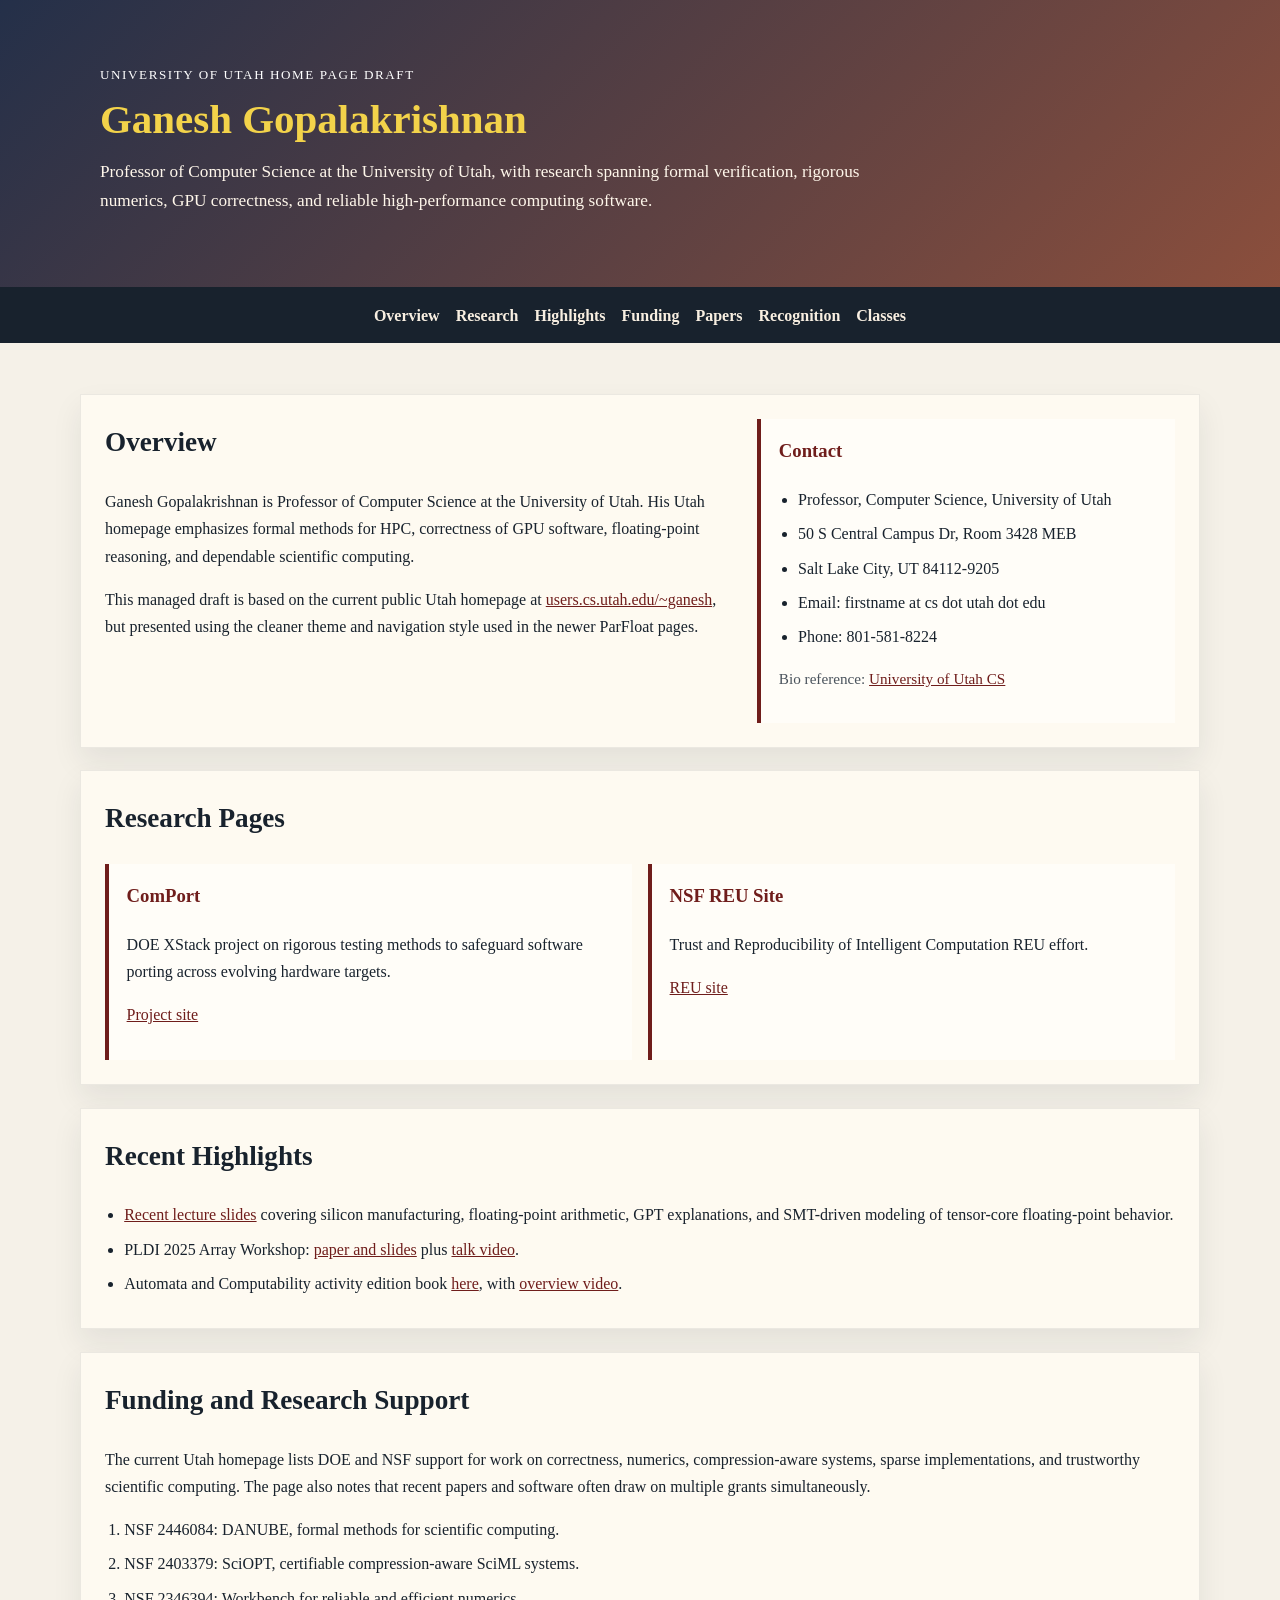
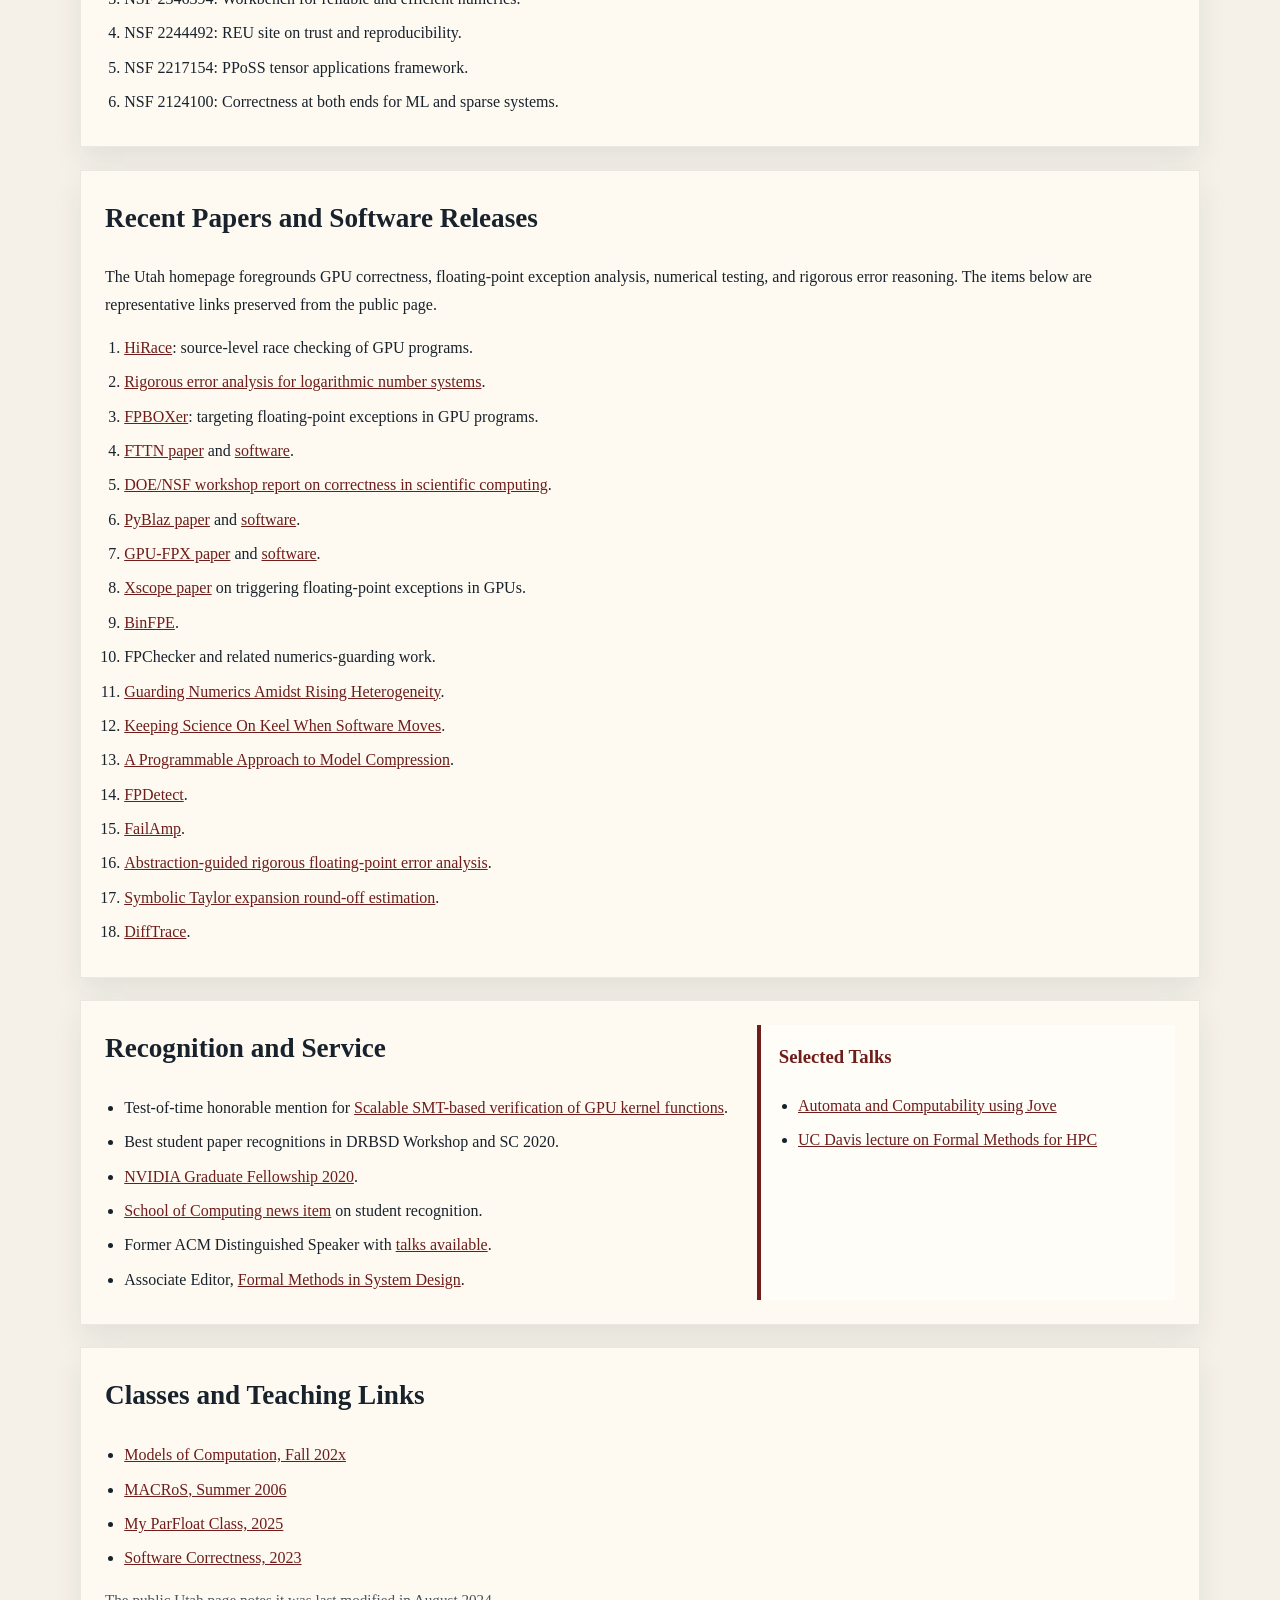
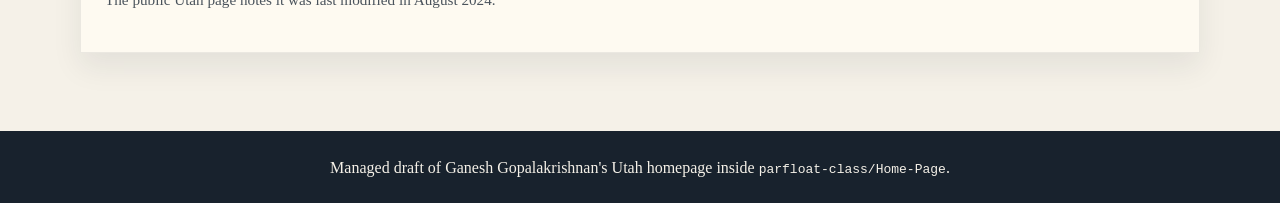
==== index.html @ 3895863c "Initial managed Utah homepage draft via Codex" ====
<!DOCTYPE html>
<html lang="en">
<head>
  <meta charset="UTF-8">
  <meta name="viewport" content="width=device-width, initial-scale=1.0">
  <meta name="description" content="Managed draft of Ganesh Gopalakrishnan's University of Utah homepage.">
  <title>Ganesh Gopalakrishnan | University of Utah</title>
  <link rel="stylesheet" href="style.css">
</head>
<body>
  <header class="hero">
    <div class="hero-inner">
      <p class="eyebrow">University of Utah Home Page Draft</p>
      <h1>Ganesh Gopalakrishnan</h1>
      <p class="lede">
        Professor of Computer Science at the University of Utah, with research
        spanning formal verification, rigorous numerics, GPU correctness, and
        reliable high-performance computing software.
      </p>
    </div>
  </header>

  <nav class="topnav">
    <a href="#overview">Overview</a>
    <a href="#research">Research</a>
    <a href="#highlights">Highlights</a>
    <a href="#funding">Funding</a>
    <a href="#papers">Papers</a>
    <a href="#recognition">Recognition</a>
    <a href="#classes">Classes</a>
  </nav>

  <main>
    <section id="overview" class="panel split">
      <div>
        <h2>Overview</h2>
        <p>
          Ganesh Gopalakrishnan is Professor of Computer Science at the
          University of Utah. His Utah homepage emphasizes formal methods for
          HPC, correctness of GPU software, floating-point reasoning, and
          dependable scientific computing.
        </p>
        <p>
          This managed draft is based on the current public Utah homepage at
          <a href="https://users.cs.utah.edu/~ganesh/">users.cs.utah.edu/~ganesh</a>,
          but presented using the cleaner theme and navigation style used in the
          newer ParFloat pages.
        </p>
      </div>
      <div class="card">
        <h3>Contact</h3>
        <ul class="contact-list">
          <li>Professor, Computer Science, University of Utah</li>
          <li>50 S Central Campus Dr, Room 3428 MEB</li>
          <li>Salt Lake City, UT 84112-9205</li>
          <li>Email: firstname at cs dot utah dot edu</li>
          <li>Phone: 801-581-8224</li>
        </ul>
        <p class="timeline-note">
          Bio reference:
          <a href="https://www.cs.utah.edu">University of Utah CS</a>
        </p>
      </div>
    </section>

    <section id="research" class="panel">
      <h2>Research Pages</h2>
      <div class="cards">
        <div class="card">
          <h3>ComPort</h3>
          <p>
            DOE XStack project on rigorous testing methods to safeguard software
            porting across evolving hardware targets.
          </p>
          <p><a href="https://sites.google.com">Project site</a></p>
        </div>
        <div class="card">
          <h3>NSF REU Site</h3>
          <p>
            Trust and Reproducibility of Intelligent Computation REU effort.
          </p>
          <p><a href="https://treu.cs.utah.edu">REU site</a></p>
        </div>
      </div>
    </section>

    <section id="highlights" class="panel">
      <h2>Recent Highlights</h2>
      <ul class="compact-list">
        <li><a href="https://drive.google.com">Recent lecture slides</a> covering silicon manufacturing, floating-point arithmetic, GPT explanations, and SMT-driven modeling of tensor-core floating-point behavior.</li>
        <li>PLDI 2025 Array Workshop: <a href="https://github.com">paper and slides</a> plus <a href="https://www.youtube.com">talk video</a>.</li>
        <li>Automata and Computability activity edition book <a href="https://bit.ly">here</a>, with <a href="https://youtu.be">overview video</a>.</li>
      </ul>
    </section>

    <section id="funding" class="panel">
      <h2>Funding and Research Support</h2>
      <p>
        The current Utah homepage lists DOE and NSF support for work on
        correctness, numerics, compression-aware systems, sparse implementations,
        and trustworthy scientific computing. The page also notes that recent
        papers and software often draw on multiple grants simultaneously.
      </p>
      <ol class="numbered-list">
        <li>NSF 2446084: DANUBE, formal methods for scientific computing.</li>
        <li>NSF 2403379: SciOPT, certifiable compression-aware SciML systems.</li>
        <li>NSF 2346394: Workbench for reliable and efficient numerics.</li>
        <li>NSF 2244492: REU site on trust and reproducibility.</li>
        <li>NSF 2217154: PPoSS tensor applications framework.</li>
        <li>NSF 2124100: Correctness at both ends for ML and sparse systems.</li>
      </ol>
    </section>

    <section id="papers" class="panel">
      <h2>Recent Papers and Software Releases</h2>
      <p>
        The Utah homepage foregrounds GPU correctness, floating-point exception
        analysis, numerical testing, and rigorous error reasoning. The items
        below are representative links preserved from the public page.
      </p>
      <ol class="numbered-list">
        <li><a href="https://arxiv.org">HiRace</a>: source-level race checking of GPU programs.</li>
        <li><a href="https://arxiv.org">Rigorous error analysis for logarithmic number systems</a>.</li>
        <li><a href="https://dl.acm.org">FPBOXer</a>: targeting floating-point exceptions in GPU programs.</li>
        <li><a href="https://arxiv.org">FTTN paper</a> and <a href="https://zenodo.org">software</a>.</li>
        <li><a href="https://arxiv.org">DOE/NSF workshop report on correctness in scientific computing</a>.</li>
        <li><a href="https://dl.acm.org">PyBlaz paper</a> and <a href="https://github.com">software</a>.</li>
        <li><a href="https://dl.acm.org">GPU-FPX paper</a> and <a href="https://github.com">software</a>.</li>
        <li><a href="https://ieeexplore.ieee.org">Xscope paper</a> on triggering floating-point exceptions in GPUs.</li>
        <li><a href="https://www.conference-publishing.com">BinFPE</a>.</li>
        <li>FPChecker and related numerics-guarding work.</li>
        <li><a href="https://ieeexplore.ieee.org">Guarding Numerics Amidst Rising Heterogeneity</a>.</li>
        <li><a href="https://cacm.acm.org">Keeping Science On Keel When Software Moves</a>.</li>
        <li><a href="https://arxiv.org">A Programmable Approach to Model Compression</a>.</li>
        <li><a href="https://dl.acm.org">FPDetect</a>.</li>
        <li><a href="https://doi.org">FailAmp</a>.</li>
        <li><a href="https://dl.acm.org">Abstraction-guided rigorous floating-point error analysis</a>.</li>
        <li><a href="https://dl.acm.org">Symbolic Taylor expansion round-off estimation</a>.</li>
        <li><a href="https://clustercomp.org">DiffTrace</a>.</li>
      </ol>
    </section>

    <section id="recognition" class="panel split">
      <div>
        <h2>Recognition and Service</h2>
        <ul class="compact-list">
          <li>Test-of-time honorable mention for <a href="https://dl.acm.org">Scalable SMT-based verification of GPU kernel functions</a>.</li>
          <li>Best student paper recognitions in DRBSD Workshop and SC 2020.</li>
          <li><a href="https://www.hpcwire.com">NVIDIA Graduate Fellowship 2020</a>.</li>
          <li><a href="https://www.cs.utah.edu">School of Computing news item</a> on student recognition.</li>
          <li>Former ACM Distinguished Speaker with <a href="https://speakers.acm.org">talks available</a>.</li>
          <li>Associate Editor, <a href="https://www.springer.com">Formal Methods in System Design</a>.</li>
        </ul>
      </div>
      <div class="card">
        <h3>Selected Talks</h3>
        <ul class="compact-list">
          <li><a href="https://video.byui.edu">Automata and Computability using Jove</a></li>
          <li><a href="https://ucdavis.app.box.com">UC Davis lecture on Formal Methods for HPC</a></li>
        </ul>
      </div>
    </section>

    <section id="classes" class="panel">
      <h2>Classes and Teaching Links</h2>
      <ul class="compact-list">
        <li><a href="https://github.com">Models of Computation, Fall 202x</a></li>
        <li><a href="https://www.cs.utah.edu">MACRoS, Summer 2006</a></li>
        <li><a href="https://parfloat.github.io">My ParFloat Class, 2025</a></li>
        <li><a href="https://sites.google.com">Software Correctness, 2023</a></li>
      </ul>
      <p class="timeline-note">
        The public Utah page notes it was last modified in August 2024.
      </p>
    </section>
  </main>

  <footer>
    <p>Managed draft of Ganesh Gopalakrishnan's Utah homepage inside <code>parfloat-class/Home-Page</code>.</p>
  </footer>
</body>
</html>
---- style.css ----
body {
    margin: 0;
    font-family: Georgia, "Times New Roman", serif;
    color: #18222d;
    background: #f5f1e8;
    line-height: 1.7;
}

a {
    color: #6f1d1b;
}

a:hover {
    color: #9c2f2a;
}

.hero {
    background: linear-gradient(135deg, rgba(20, 33, 61, 0.93), rgba(122, 52, 32, 0.86));
    color: #fff7eb;
    padding: 4rem 1.5rem 3.4rem;
}

.hero-inner {
    max-width: 1080px;
    margin: 0 auto;
}

.eyebrow {
    margin: 0 0 0.8rem;
    color: #ffffff;
    text-transform: uppercase;
    letter-spacing: 0.12em;
    font-size: 0.82rem;
}

.hero h1 {
    margin: 0;
    color: #f3d34a;
    font-size: clamp(1.8rem, 3.2vw, 3rem);
    line-height: 1.02;
}

.lede {
    max-width: 48rem;
    margin-top: 1rem;
    font-size: 1.08rem;
}

.topnav {
    display: flex;
    gap: 1rem;
    flex-wrap: wrap;
    justify-content: center;
    padding: 0.9rem 1.2rem;
    background: #18222d;
}

.topnav a {
    color: #f8efe1;
    text-decoration: none;
    font-weight: 600;
}

main {
    max-width: 1120px;
    margin: 0 auto;
    padding: 1.8rem 1.2rem 3.5rem;
}

.panel {
    margin: 1.4rem 0;
    padding: 1.5rem;
    background: rgba(255, 251, 243, 0.93);
    border: 1px solid rgba(24, 34, 45, 0.08);
    box-shadow: 0 14px 28px rgba(24, 34, 45, 0.08);
}

.panel h2 {
    margin-top: 0;
    color: #18222d;
    font-size: 1.7rem;
}

.split {
    display: grid;
    grid-template-columns: 1.2fr 0.8fr;
    gap: 1.6rem;
}

.cards {
    display: grid;
    grid-template-columns: repeat(2, minmax(0, 1fr));
    gap: 1rem;
}

.card {
    padding: 1rem 1.1rem;
    background: #fffdf8;
    border-left: 4px solid #6f1d1b;
}

.card h3 {
    margin-top: 0;
    color: #6f1d1b;
}

.compact-list,
.numbered-list {
    margin: 0;
    padding-left: 1.2rem;
}

.compact-list li,
.numbered-list li {
    margin-bottom: 0.45rem;
}

.contact-list {
    margin: 0;
    padding-left: 1.2rem;
}

.contact-list li {
    margin-bottom: 0.45rem;
}

.timeline-note {
    font-size: 0.95rem;
    color: #4a535c;
}

footer {
    padding: 1.4rem;
    background: #18222d;
    color: #f5f1e8;
    text-align: center;
}

footer p {
    margin: 0;
}

@media (max-width: 860px) {
    .split,
    .cards {
        grid-template-columns: 1fr;
    }
}
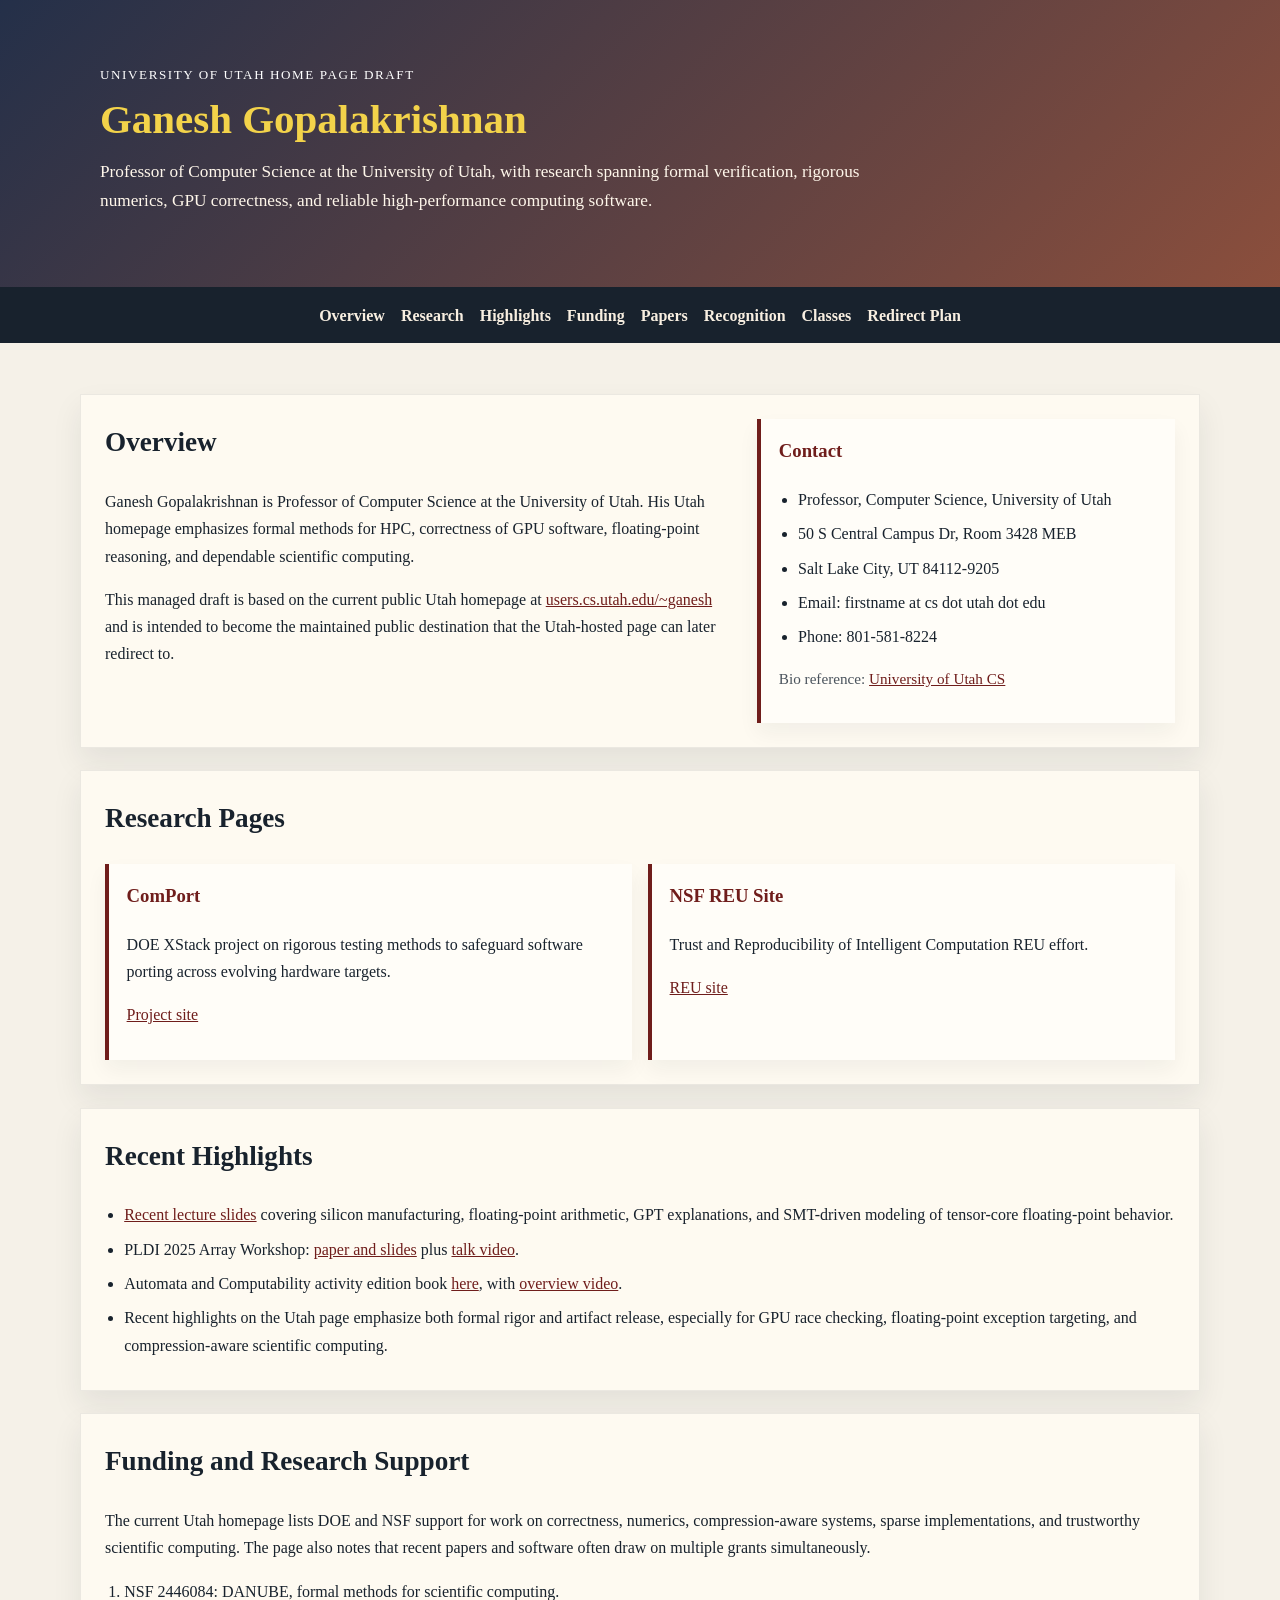
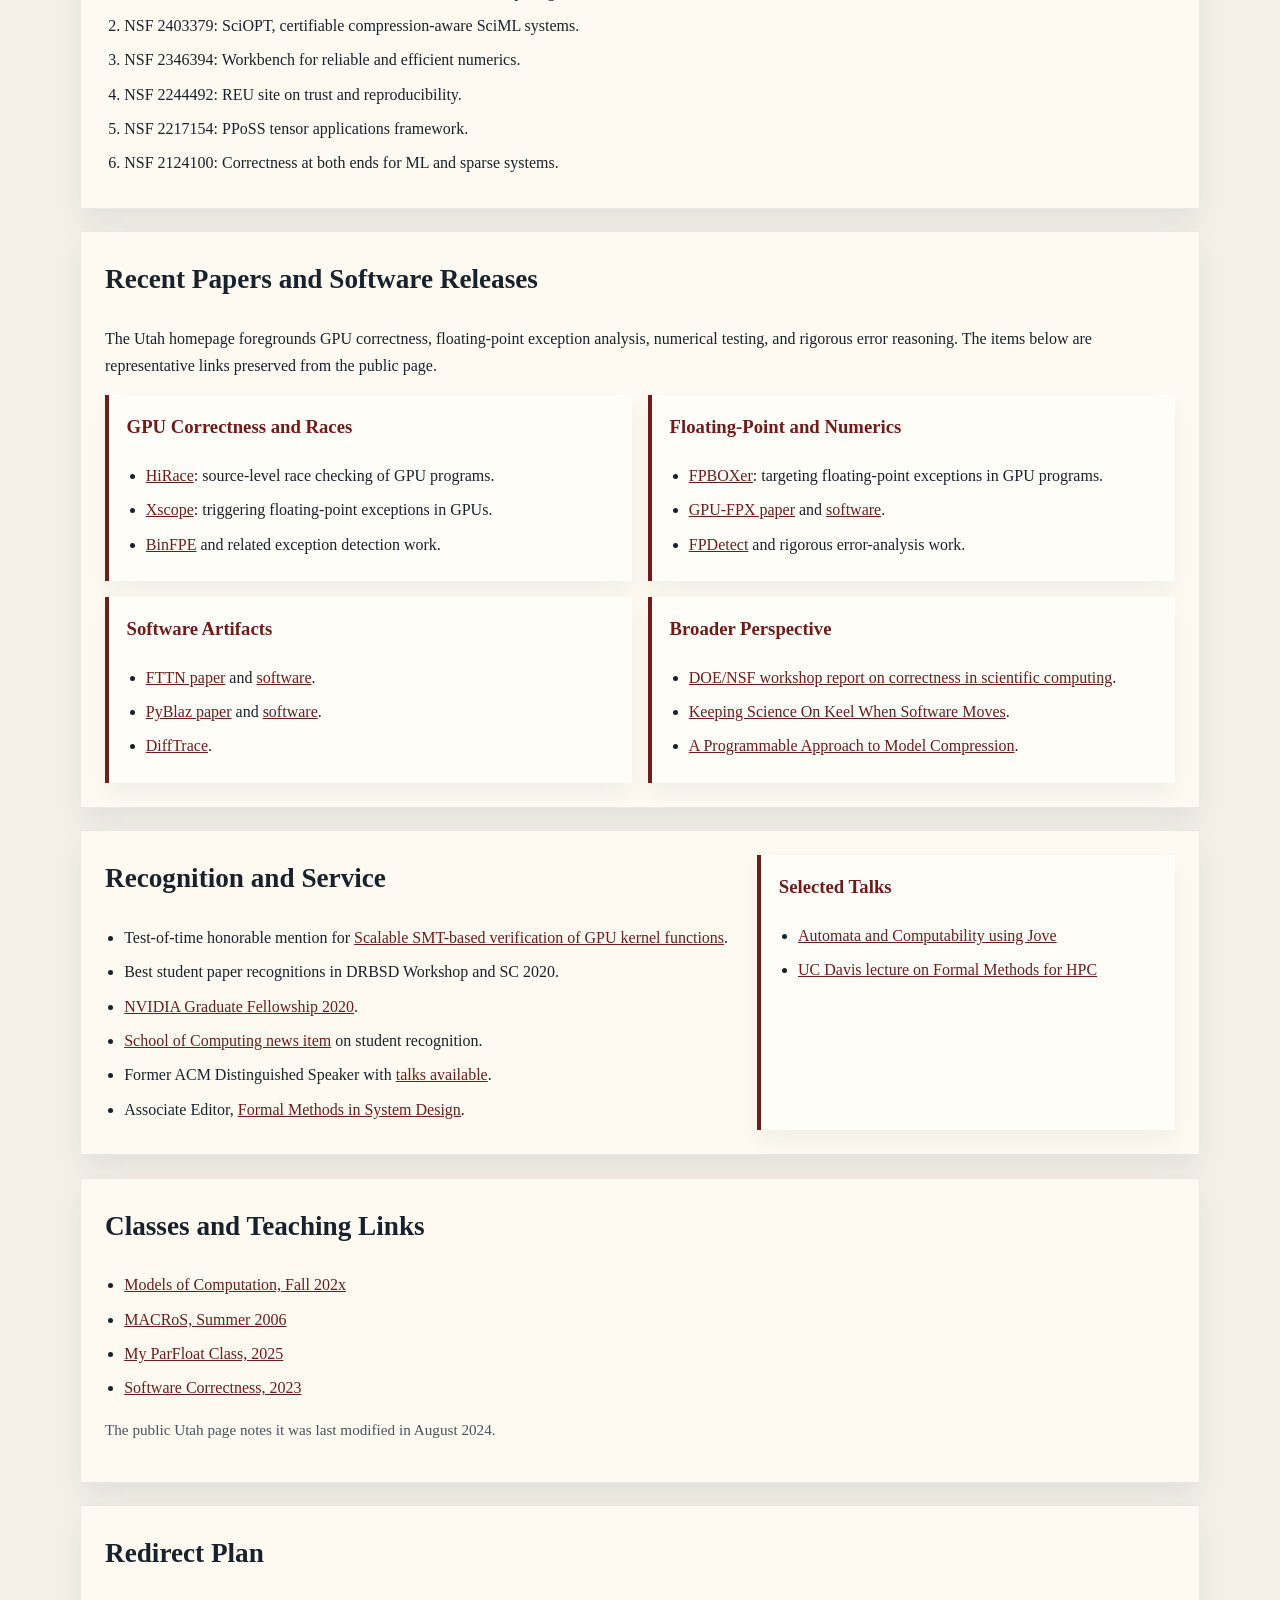
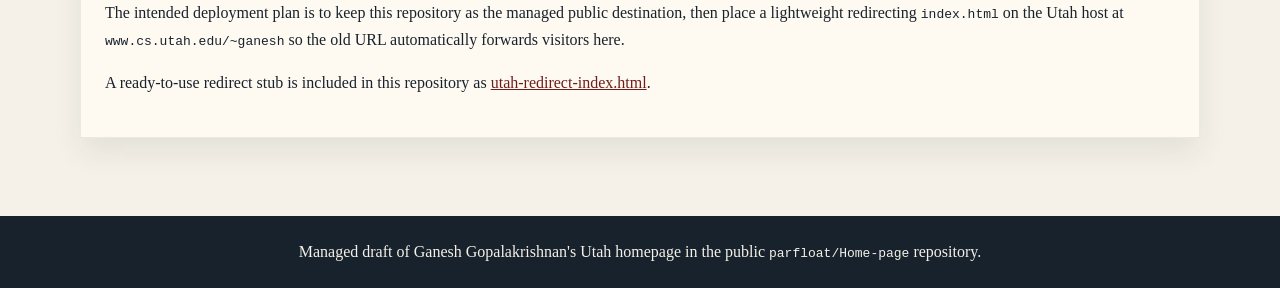
==== commit 3870fa8f: "Refine homepage styling and add Utah redirect stub via Codex" ====
--- a/index.html
+++ b/index.html
@@ -28,6 +28,7 @@
     <a href="#papers">Papers</a>
     <a href="#recognition">Recognition</a>
     <a href="#classes">Classes</a>
+    <a href="#redirect">Redirect Plan</a>
   </nav>
 
   <main>
@@ -42,9 +43,9 @@
         </p>
         <p>
           This managed draft is based on the current public Utah homepage at
-          <a href="https://users.cs.utah.edu/~ganesh/">users.cs.utah.edu/~ganesh</a>,
-          but presented using the cleaner theme and navigation style used in the
-          newer ParFloat pages.
+          <a href="https://users.cs.utah.edu/~ganesh/">users.cs.utah.edu/~ganesh</a>
+          and is intended to become the maintained public destination that the
+          Utah-hosted page can later redirect to.
         </p>
       </div>
       <div class="card">
@@ -63,7 +64,7 @@
       </div>
     </section>
 
-    <section id="research" class="panel">
+    <section id="research" class="panel alt">
       <h2>Research Pages</h2>
       <div class="cards">
         <div class="card">
@@ -84,16 +85,17 @@
       </div>
     </section>
 
-    <section id="highlights" class="panel">
+    <section id="highlights" class="panel alt">
       <h2>Recent Highlights</h2>
       <ul class="compact-list">
         <li><a href="https://drive.google.com">Recent lecture slides</a> covering silicon manufacturing, floating-point arithmetic, GPT explanations, and SMT-driven modeling of tensor-core floating-point behavior.</li>
         <li>PLDI 2025 Array Workshop: <a href="https://github.com">paper and slides</a> plus <a href="https://www.youtube.com">talk video</a>.</li>
         <li>Automata and Computability activity edition book <a href="https://bit.ly">here</a>, with <a href="https://youtu.be">overview video</a>.</li>
+        <li>Recent highlights on the Utah page emphasize both formal rigor and artifact release, especially for GPU race checking, floating-point exception targeting, and compression-aware scientific computing.</li>
       </ul>
     </section>
 
-    <section id="funding" class="panel">
+    <section id="funding" class="panel alt">
       <h2>Funding and Research Support</h2>
       <p>
         The current Utah homepage lists DOE and NSF support for work on
@@ -111,33 +113,47 @@
       </ol>
     </section>
 
-    <section id="papers" class="panel">
+    <section id="papers" class="panel alt">
       <h2>Recent Papers and Software Releases</h2>
       <p>
         The Utah homepage foregrounds GPU correctness, floating-point exception
         analysis, numerical testing, and rigorous error reasoning. The items
         below are representative links preserved from the public page.
       </p>
-      <ol class="numbered-list">
-        <li><a href="https://arxiv.org">HiRace</a>: source-level race checking of GPU programs.</li>
-        <li><a href="https://arxiv.org">Rigorous error analysis for logarithmic number systems</a>.</li>
-        <li><a href="https://dl.acm.org">FPBOXer</a>: targeting floating-point exceptions in GPU programs.</li>
-        <li><a href="https://arxiv.org">FTTN paper</a> and <a href="https://zenodo.org">software</a>.</li>
-        <li><a href="https://arxiv.org">DOE/NSF workshop report on correctness in scientific computing</a>.</li>
-        <li><a href="https://dl.acm.org">PyBlaz paper</a> and <a href="https://github.com">software</a>.</li>
-        <li><a href="https://dl.acm.org">GPU-FPX paper</a> and <a href="https://github.com">software</a>.</li>
-        <li><a href="https://ieeexplore.ieee.org">Xscope paper</a> on triggering floating-point exceptions in GPUs.</li>
-        <li><a href="https://www.conference-publishing.com">BinFPE</a>.</li>
-        <li>FPChecker and related numerics-guarding work.</li>
-        <li><a href="https://ieeexplore.ieee.org">Guarding Numerics Amidst Rising Heterogeneity</a>.</li>
-        <li><a href="https://cacm.acm.org">Keeping Science On Keel When Software Moves</a>.</li>
-        <li><a href="https://arxiv.org">A Programmable Approach to Model Compression</a>.</li>
-        <li><a href="https://dl.acm.org">FPDetect</a>.</li>
-        <li><a href="https://doi.org">FailAmp</a>.</li>
-        <li><a href="https://dl.acm.org">Abstraction-guided rigorous floating-point error analysis</a>.</li>
-        <li><a href="https://dl.acm.org">Symbolic Taylor expansion round-off estimation</a>.</li>
-        <li><a href="https://clustercomp.org">DiffTrace</a>.</li>
-      </ol>
+      <div class="cards">
+        <div class="card">
+          <h3>GPU Correctness and Races</h3>
+          <ul class="compact-list">
+            <li><a href="https://arxiv.org">HiRace</a>: source-level race checking of GPU programs.</li>
+            <li><a href="https://ieeexplore.ieee.org">Xscope</a>: triggering floating-point exceptions in GPUs.</li>
+            <li><a href="https://www.conference-publishing.com">BinFPE</a> and related exception detection work.</li>
+          </ul>
+        </div>
+        <div class="card">
+          <h3>Floating-Point and Numerics</h3>
+          <ul class="compact-list">
+            <li><a href="https://dl.acm.org">FPBOXer</a>: targeting floating-point exceptions in GPU programs.</li>
+            <li><a href="https://dl.acm.org">GPU-FPX paper</a> and <a href="https://github.com">software</a>.</li>
+            <li><a href="https://dl.acm.org">FPDetect</a> and rigorous error-analysis work.</li>
+          </ul>
+        </div>
+        <div class="card">
+          <h3>Software Artifacts</h3>
+          <ul class="compact-list">
+            <li><a href="https://arxiv.org">FTTN paper</a> and <a href="https://zenodo.org">software</a>.</li>
+            <li><a href="https://dl.acm.org">PyBlaz paper</a> and <a href="https://github.com">software</a>.</li>
+            <li><a href="https://clustercomp.org">DiffTrace</a>.</li>
+          </ul>
+        </div>
+        <div class="card">
+          <h3>Broader Perspective</h3>
+          <ul class="compact-list">
+            <li><a href="https://arxiv.org">DOE/NSF workshop report on correctness in scientific computing</a>.</li>
+            <li><a href="https://cacm.acm.org">Keeping Science On Keel When Software Moves</a>.</li>
+            <li><a href="https://arxiv.org">A Programmable Approach to Model Compression</a>.</li>
+          </ul>
+        </div>
+      </div>
     </section>
 
     <section id="recognition" class="panel split">
@@ -173,10 +189,24 @@
         The public Utah page notes it was last modified in August 2024.
       </p>
     </section>
+
+    <section id="redirect" class="panel alt">
+      <h2>Redirect Plan</h2>
+      <p>
+        The intended deployment plan is to keep this repository as the managed
+        public destination, then place a lightweight redirecting
+        <code>index.html</code> on the Utah host at <code>www.cs.utah.edu/~ganesh</code>
+        so the old URL automatically forwards visitors here.
+      </p>
+      <p>
+        A ready-to-use redirect stub is included in this repository as
+        <a href="utah-redirect-index.html">utah-redirect-index.html</a>.
+      </p>
+    </section>
   </main>
 
   <footer>
-    <p>Managed draft of Ganesh Gopalakrishnan's Utah homepage inside <code>parfloat-class/Home-Page</code>.</p>
+    <p>Managed draft of Ganesh Gopalakrishnan's Utah homepage in the public <code>parfloat/Home-page</code> repository.</p>
   </footer>
 </body>
 </html>
--- a/style.css
+++ b/style.css
@@ -75,6 +75,10 @@
     box-shadow: 0 14px 28px rgba(24, 34, 45, 0.08);
 }
 
+.panel.alt {
+    display: block;
+}
+
 .panel h2 {
     margin-top: 0;
     color: #18222d;
@@ -97,6 +101,7 @@
     padding: 1rem 1.1rem;
     background: #fffdf8;
     border-left: 4px solid #6f1d1b;
+    box-shadow: 0 10px 20px rgba(24, 34, 45, 0.05);
 }
 
 .card h3 {
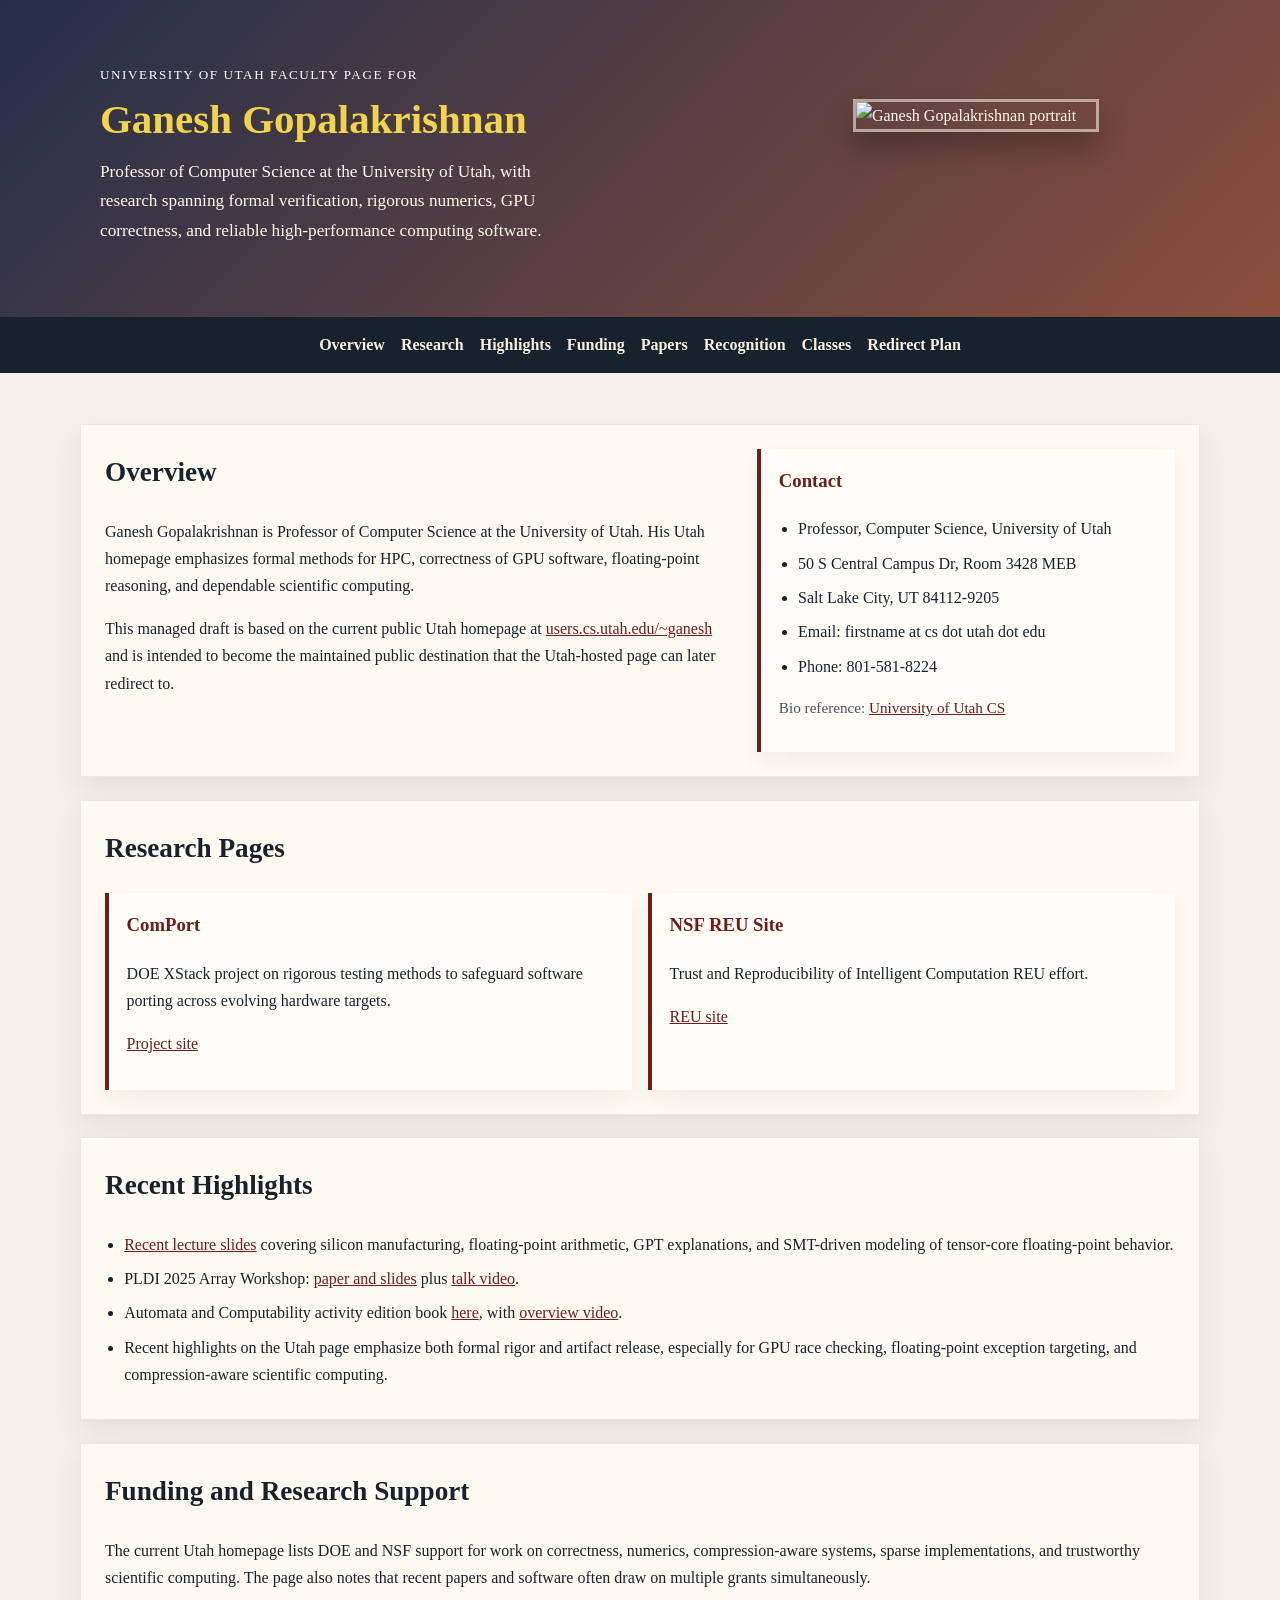
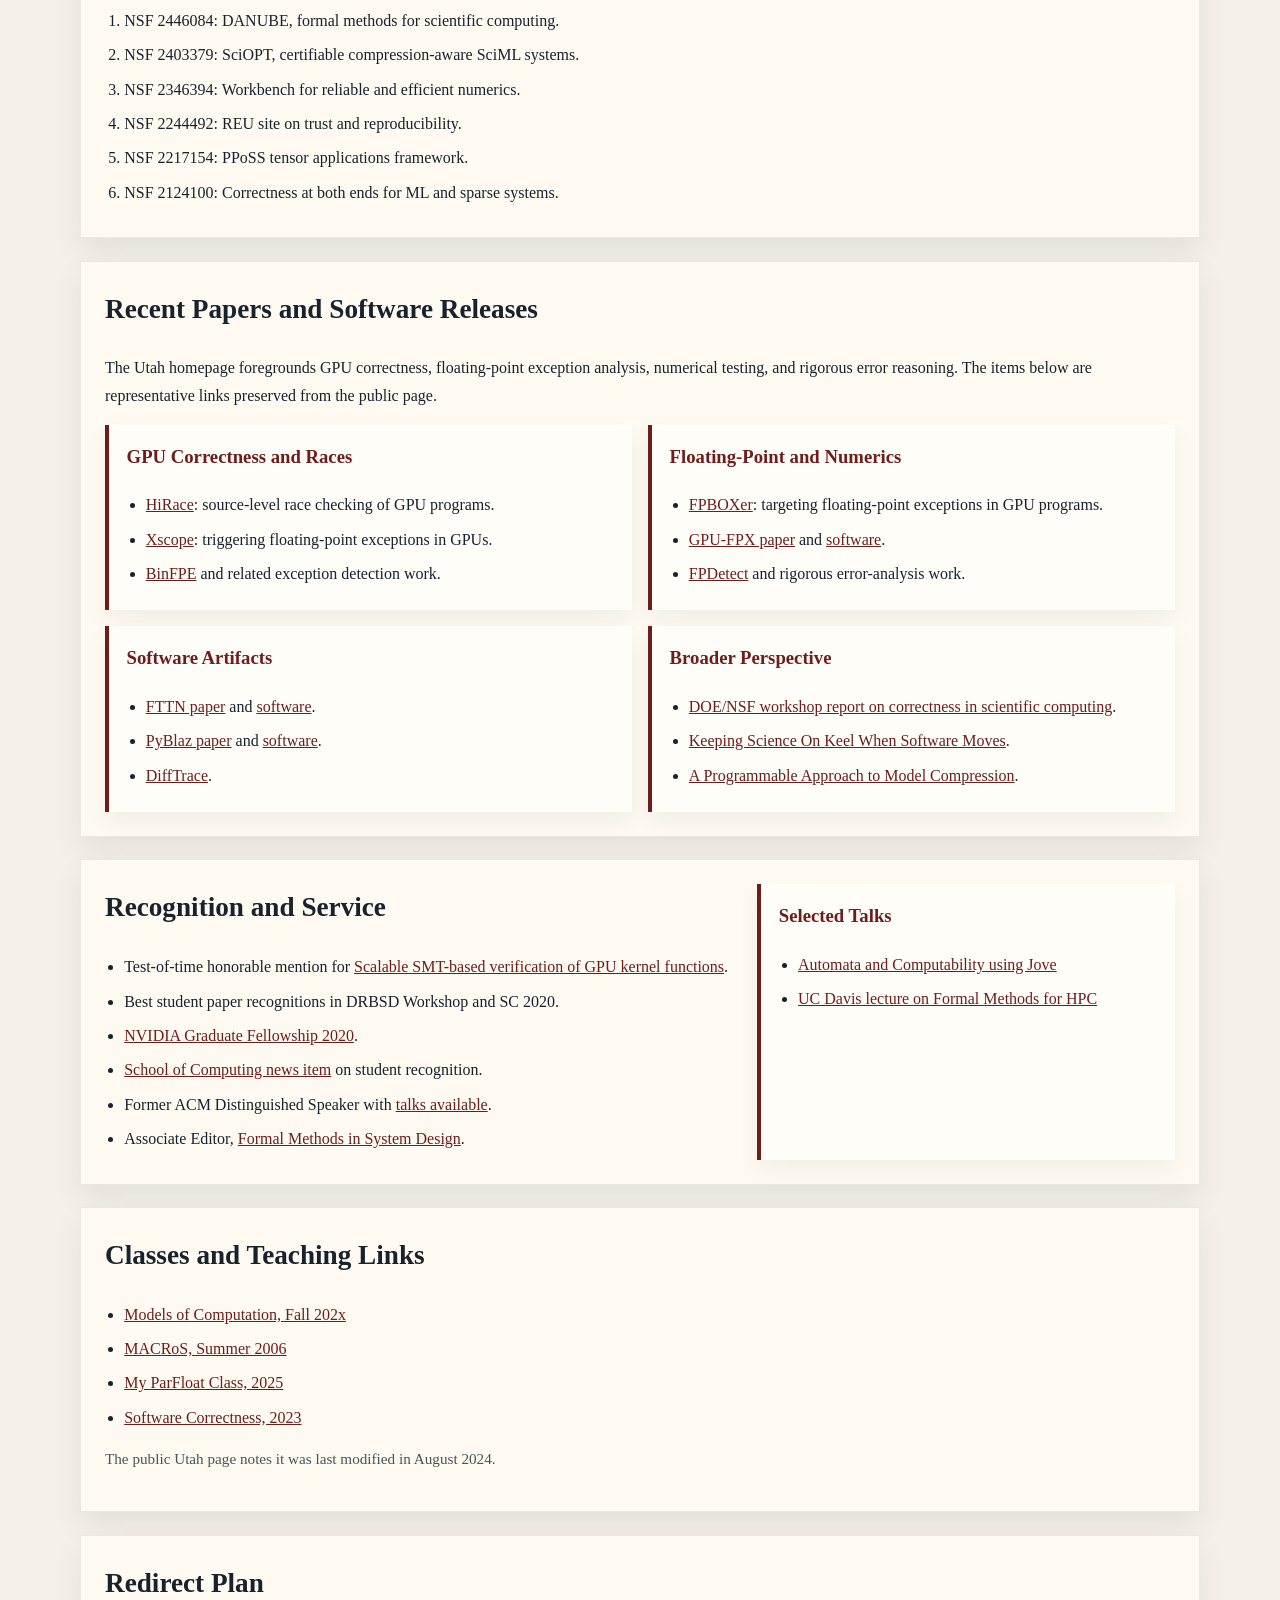
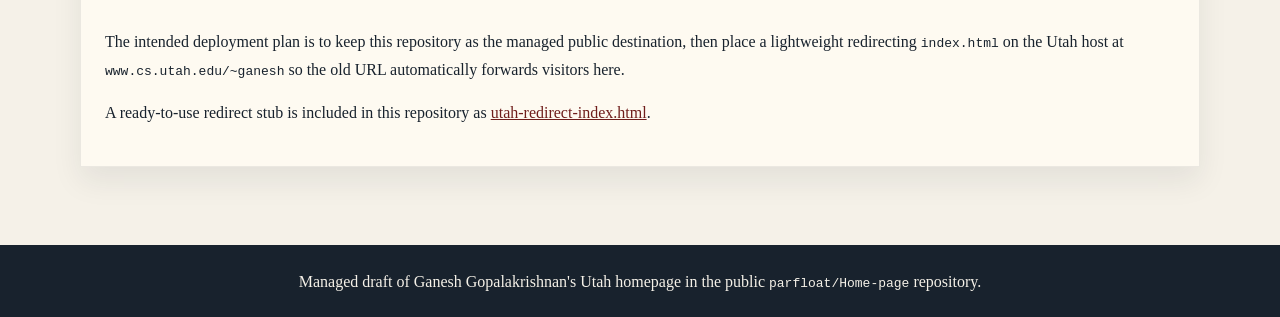
==== commit 5a615ceb: "Add faculty-page hero portrait layout via Codex" ====
--- a/index.html
+++ b/index.html
@@ -10,13 +10,20 @@
 <body>
   <header class="hero">
     <div class="hero-inner">
-      <p class="eyebrow">University of Utah Home Page Draft</p>
-      <h1>Ganesh Gopalakrishnan</h1>
-      <p class="lede">
-        Professor of Computer Science at the University of Utah, with research
-        spanning formal verification, rigorous numerics, GPU correctness, and
-        reliable high-performance computing software.
-      </p>
+      <p class="eyebrow">University of Utah Faculty Page For</p>
+      <div class="hero-grid">
+        <div class="hero-copy">
+          <h1>Ganesh Gopalakrishnan</h1>
+          <p class="lede">
+            Professor of Computer Science at the University of Utah, with research
+            spanning formal verification, rigorous numerics, GPU correctness, and
+            reliable high-performance computing software.
+          </p>
+        </div>
+        <figure class="hero-photo">
+          <img src="https://users.cs.utah.edu/~ganesh/webpage-photo.jpg" alt="Ganesh Gopalakrishnan portrait">
+        </figure>
+      </div>
     </div>
   </header>
 
--- a/style.css
+++ b/style.css
@@ -25,6 +25,17 @@
     margin: 0 auto;
 }
 
+.hero-grid {
+    display: grid;
+    grid-template-columns: minmax(0, 0.9fr) 240px;
+    gap: 1.8rem;
+    align-items: start;
+}
+
+.hero-copy {
+    max-width: 34rem;
+}
+
 .eyebrow {
     margin: 0 0 0.8rem;
     color: #ffffff;
@@ -41,9 +52,22 @@
 }
 
 .lede {
-    max-width: 48rem;
+    max-width: 30rem;
     margin-top: 1rem;
     font-size: 1.08rem;
+}
+
+.hero-photo {
+    margin: 0;
+    justify-self: end;
+}
+
+.hero-photo img {
+    display: block;
+    width: 240px;
+    height: auto;
+    border: 3px solid rgba(255, 247, 235, 0.55);
+    box-shadow: 0 16px 28px rgba(0, 0, 0, 0.25);
 }
 
 .topnav {
@@ -146,8 +170,14 @@
 }
 
 @media (max-width: 860px) {
+    .hero-grid,
     .split,
     .cards {
         grid-template-columns: 1fr;
     }
+
+    .hero-photo {
+        justify-self: start;
+        margin-top: 0.8rem;
+    }
 }
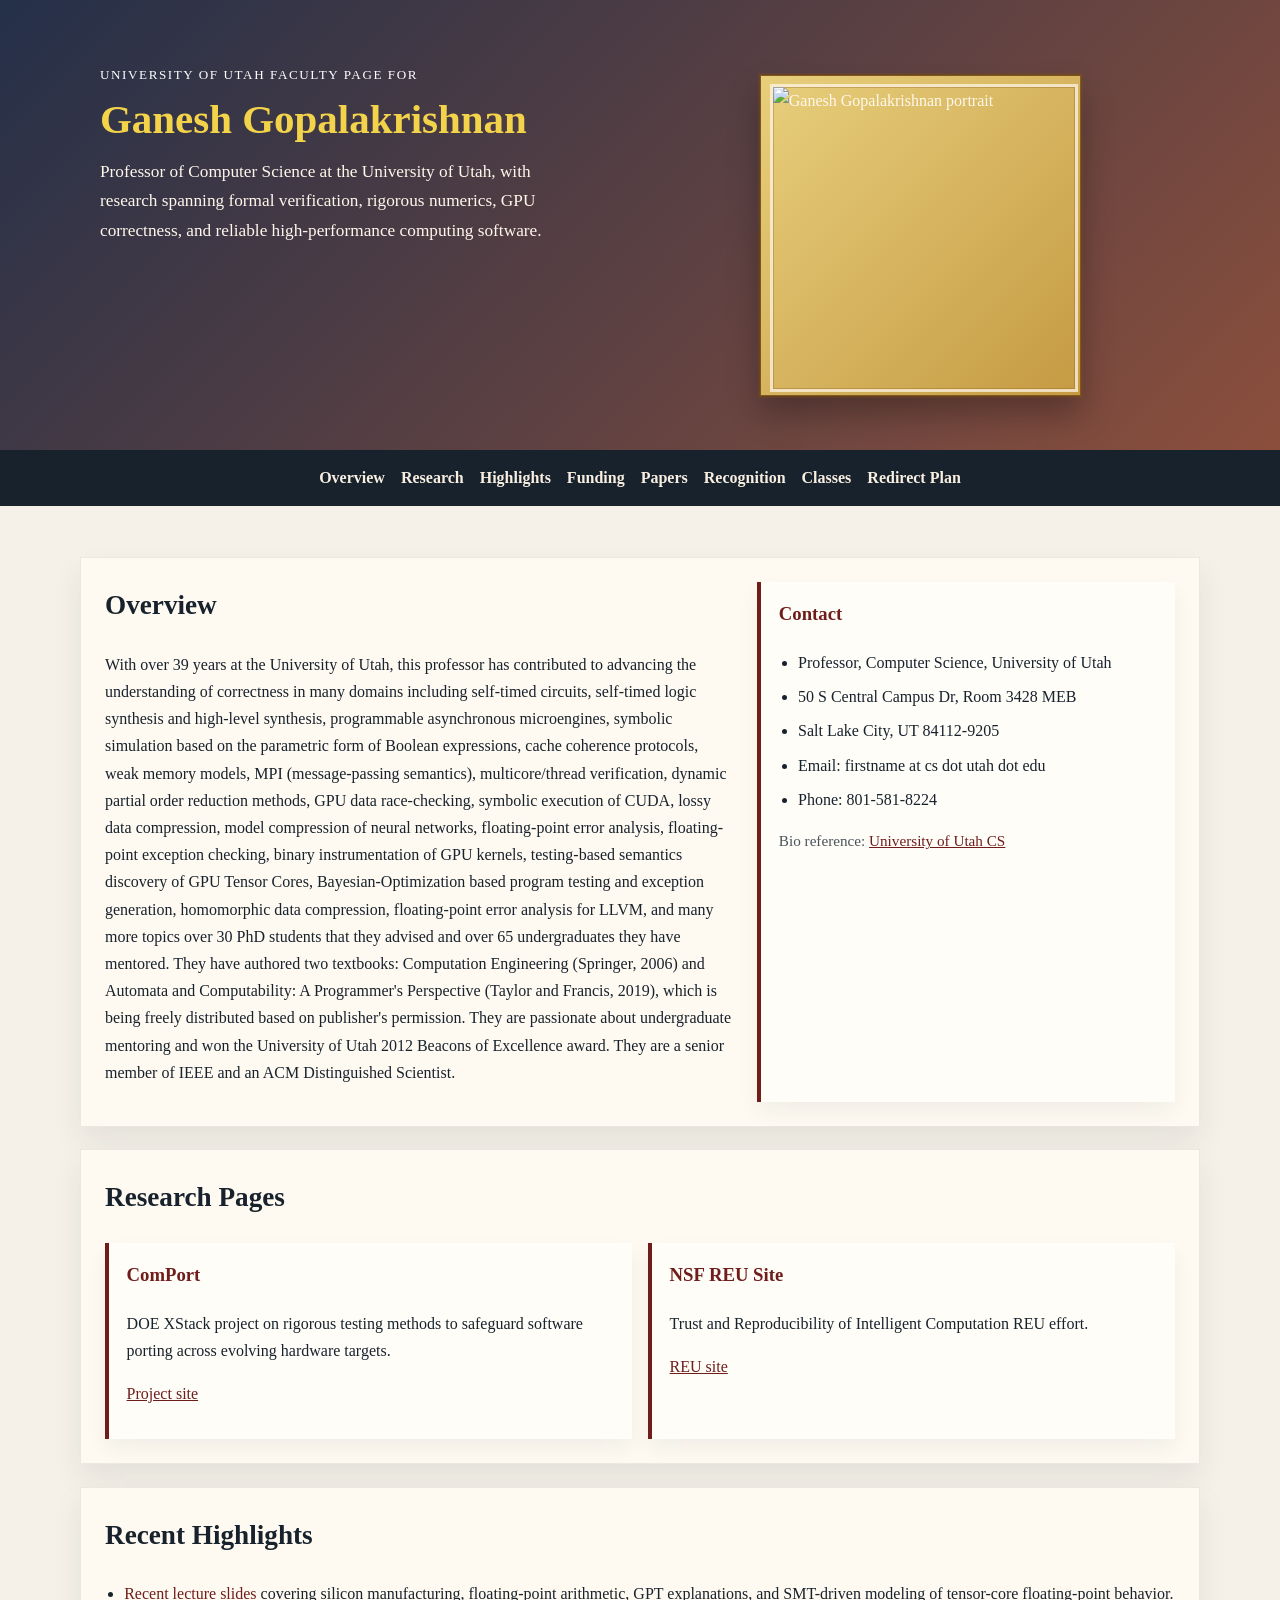
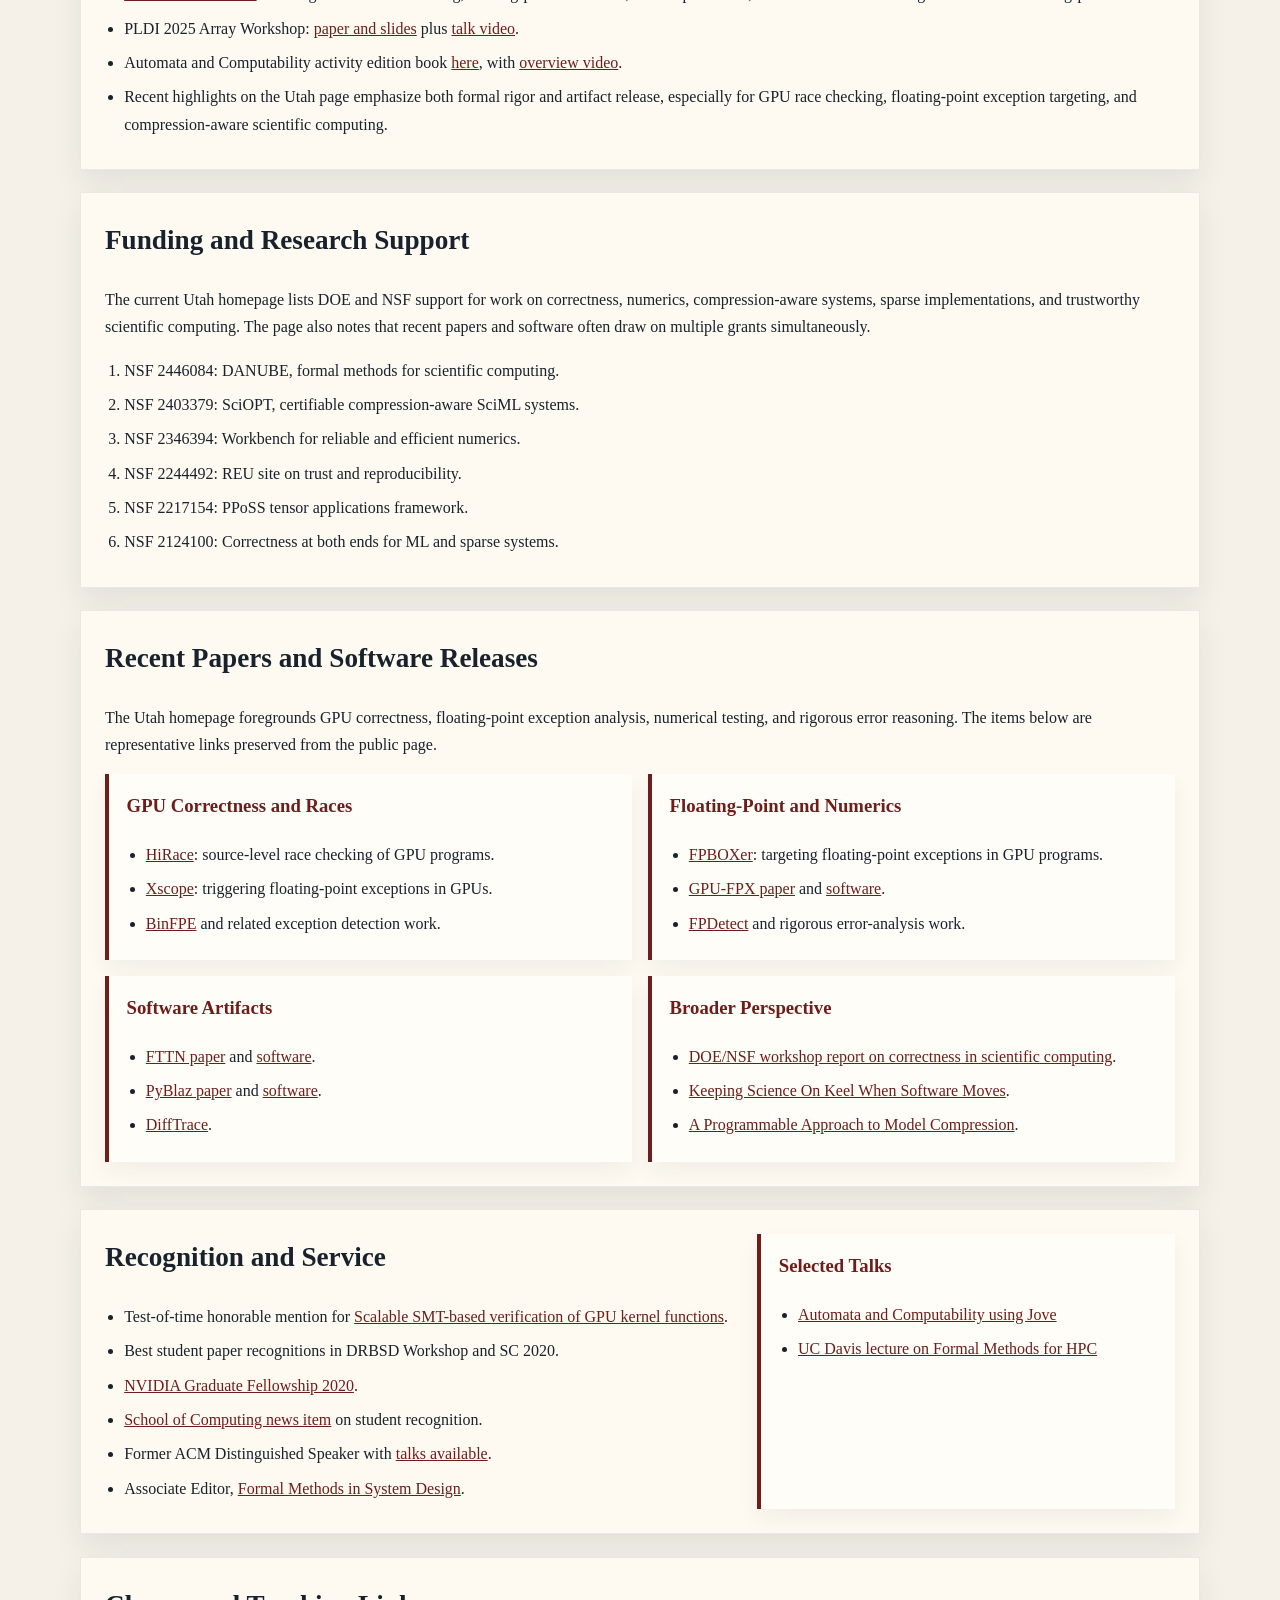
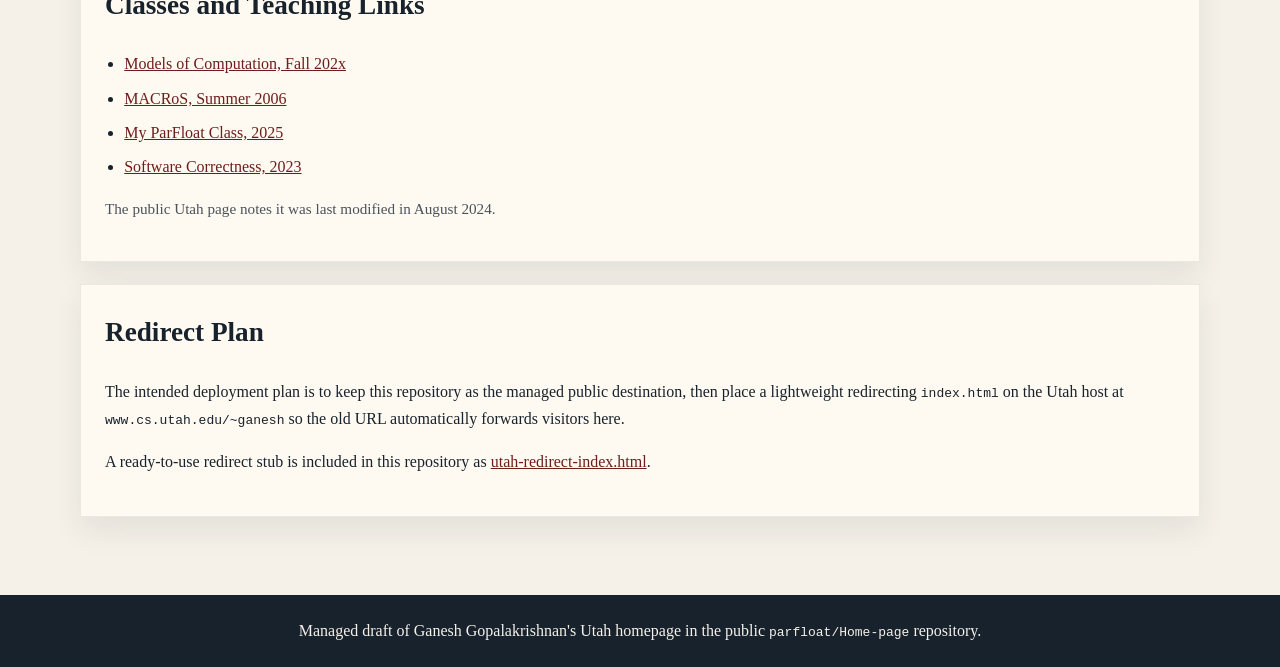
==== commit ded43118: "Replace homepage overview bio via Codex" ====
--- a/index.html
+++ b/index.html
@@ -43,16 +43,28 @@
       <div>
         <h2>Overview</h2>
         <p>
-          Ganesh Gopalakrishnan is Professor of Computer Science at the
-          University of Utah. His Utah homepage emphasizes formal methods for
-          HPC, correctness of GPU software, floating-point reasoning, and
-          dependable scientific computing.
-        </p>
-        <p>
-          This managed draft is based on the current public Utah homepage at
-          <a href="https://users.cs.utah.edu/~ganesh/">users.cs.utah.edu/~ganesh</a>
-          and is intended to become the maintained public destination that the
-          Utah-hosted page can later redirect to.
+          With over 39 years at the University of Utah, this professor has
+          contributed to advancing the understanding of correctness in many
+          domains including self-timed circuits, self-timed logic synthesis and
+          high-level synthesis, programmable asynchronous microengines, symbolic
+          simulation based on the parametric form of Boolean expressions, cache
+          coherence protocols, weak memory models, MPI (message-passing
+          semantics), multicore/thread verification, dynamic partial order
+          reduction methods, GPU data race-checking, symbolic execution of CUDA,
+          lossy data compression, model compression of neural networks,
+          floating-point error analysis, floating-point exception checking,
+          binary instrumentation of GPU kernels, testing-based semantics
+          discovery of GPU Tensor Cores, Bayesian-Optimization based program
+          testing and exception generation, homomorphic data compression,
+          floating-point error analysis for LLVM, and many more topics over
+          30 PhD students that they advised and over 65 undergraduates they
+          have mentored. They have authored two textbooks: Computation
+          Engineering (Springer, 2006) and Automata and Computability: A
+          Programmer's Perspective (Taylor and Francis, 2019), which is being
+          freely distributed based on publisher's permission. They are
+          passionate about undergraduate mentoring and won the University of
+          Utah 2012 Beacons of Excellence award. They are a senior member of
+          IEEE and an ACM Distinguished Scientist.
         </p>
       </div>
       <div class="card">
--- a/style.css
+++ b/style.css
@@ -27,8 +27,8 @@
 
 .hero-grid {
     display: grid;
-    grid-template-columns: minmax(0, 0.9fr) 240px;
-    gap: 1.8rem;
+    grid-template-columns: minmax(0, 1fr) 8cm;
+    gap: 2.4rem;
     align-items: start;
 }
 
@@ -59,15 +59,31 @@
 
 .hero-photo {
     margin: 0;
-    justify-self: end;
+    justify-self: start;
+    align-self: start;
+    width: 8cm;
+    height: 8cm;
+    overflow: hidden;
+    margin-top: -0.65cm;
+    margin-left: -3.1cm;
+    padding: 0.22cm;
+    background: linear-gradient(135deg, #e8cf7c, #c59a43);
+    border: 1px solid rgba(120, 78, 18, 0.9);
+    box-shadow:
+        0 0 0 2px rgba(120, 78, 18, 0.35),
+        0 18px 30px rgba(0, 0, 0, 0.28);
 }
 
 .hero-photo img {
     display: block;
-    width: 240px;
-    height: auto;
-    border: 3px solid rgba(255, 247, 235, 0.55);
-    box-shadow: 0 16px 28px rgba(0, 0, 0, 0.25);
+    width: 8cm;
+    min-width: 8cm;
+    height: 8cm;
+    max-width: 8cm;
+    max-height: 8cm;
+    object-fit: cover;
+    border: 3px solid rgba(255, 247, 235, 0.72);
+    box-shadow: inset 0 0 0 1px rgba(120, 78, 18, 0.28);
 }
 
 .topnav {
@@ -179,5 +195,6 @@
     .hero-photo {
         justify-self: start;
         margin-top: 0.8rem;
+        margin-left: 0;
     }
 }
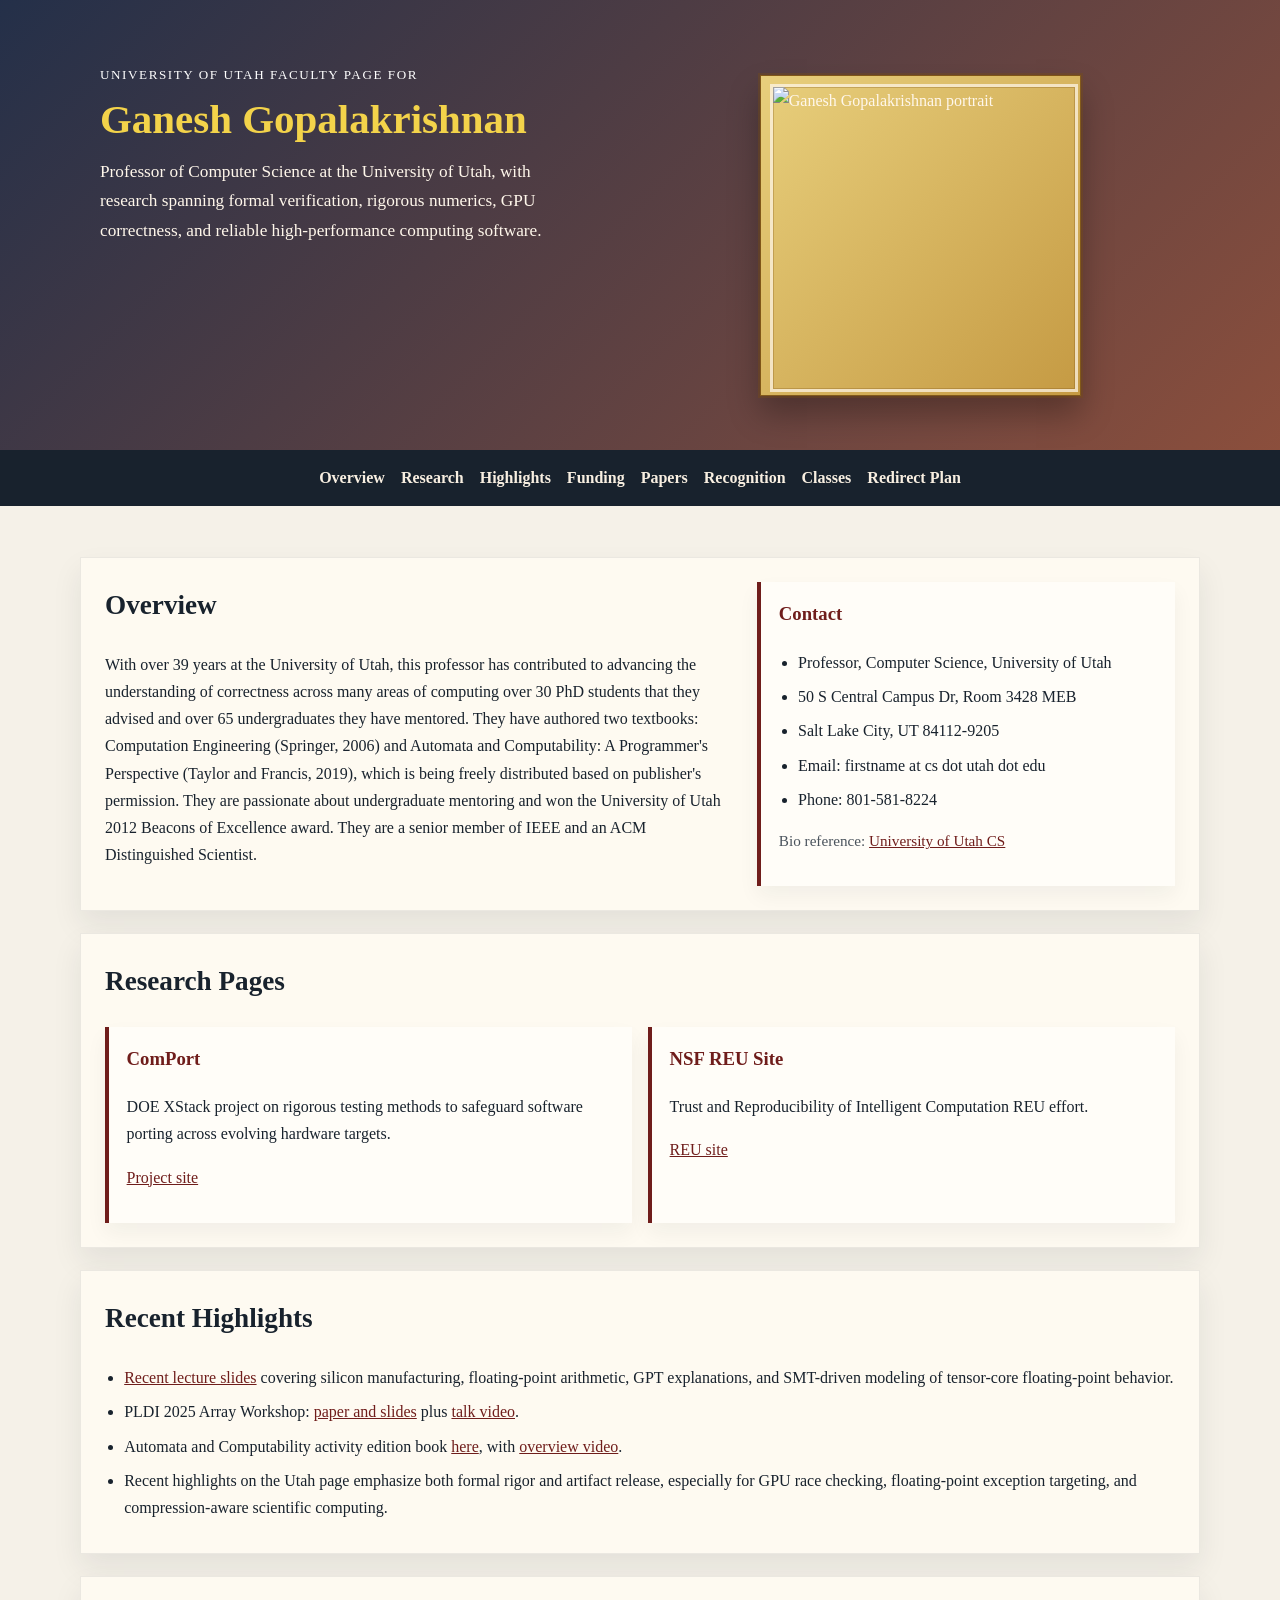
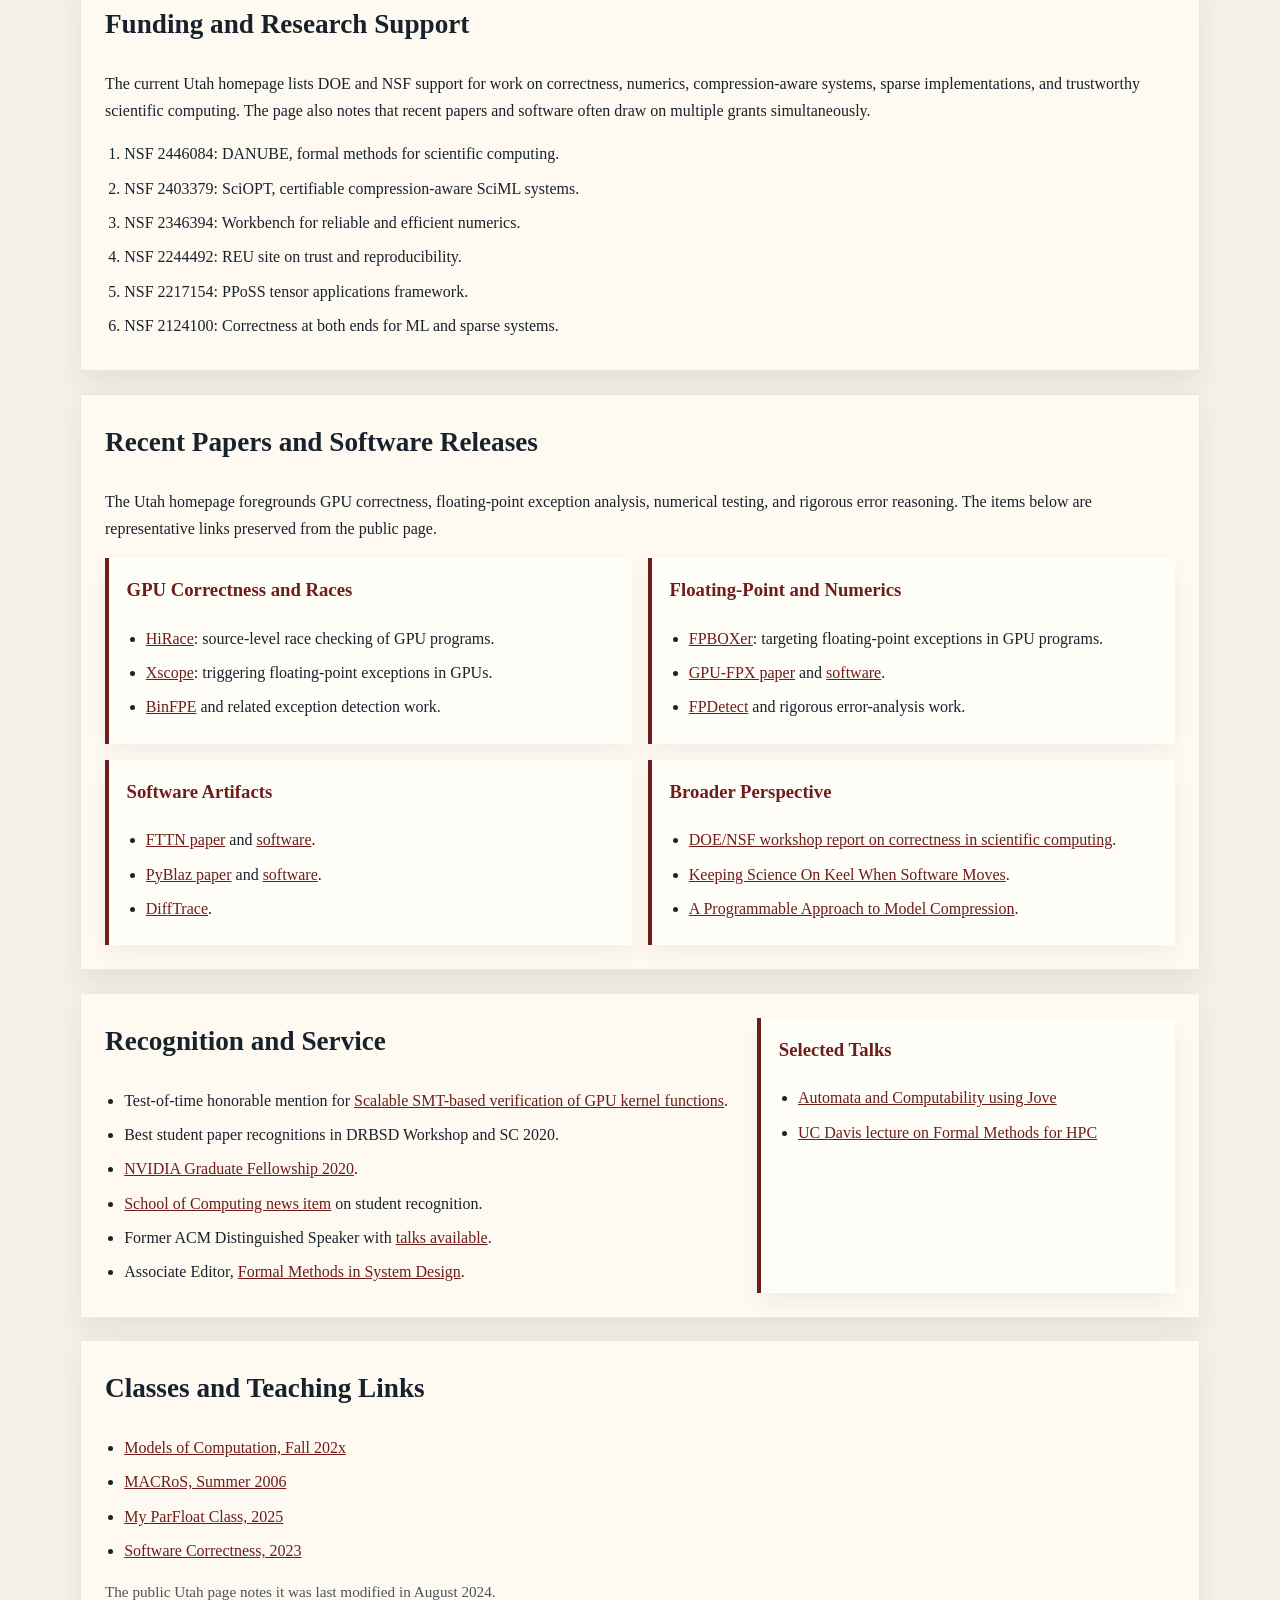
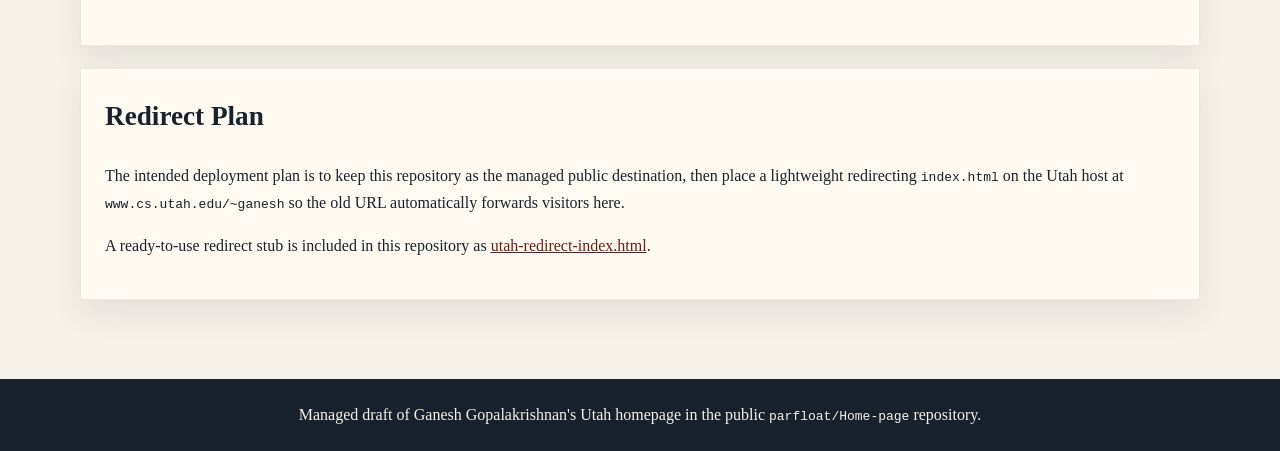
==== commit 7431e8b6: "Shorten homepage biography overview via Codex" ====
--- a/index.html
+++ b/index.html
@@ -44,27 +44,15 @@
         <h2>Overview</h2>
         <p>
           With over 39 years at the University of Utah, this professor has
-          contributed to advancing the understanding of correctness in many
-          domains including self-timed circuits, self-timed logic synthesis and
-          high-level synthesis, programmable asynchronous microengines, symbolic
-          simulation based on the parametric form of Boolean expressions, cache
-          coherence protocols, weak memory models, MPI (message-passing
-          semantics), multicore/thread verification, dynamic partial order
-          reduction methods, GPU data race-checking, symbolic execution of CUDA,
-          lossy data compression, model compression of neural networks,
-          floating-point error analysis, floating-point exception checking,
-          binary instrumentation of GPU kernels, testing-based semantics
-          discovery of GPU Tensor Cores, Bayesian-Optimization based program
-          testing and exception generation, homomorphic data compression,
-          floating-point error analysis for LLVM, and many more topics over
-          30 PhD students that they advised and over 65 undergraduates they
-          have mentored. They have authored two textbooks: Computation
-          Engineering (Springer, 2006) and Automata and Computability: A
-          Programmer's Perspective (Taylor and Francis, 2019), which is being
-          freely distributed based on publisher's permission. They are
-          passionate about undergraduate mentoring and won the University of
-          Utah 2012 Beacons of Excellence award. They are a senior member of
-          IEEE and an ACM Distinguished Scientist.
+          contributed to advancing the understanding of correctness across many
+          areas of computing over 30 PhD students that they advised and over 65
+          undergraduates they have mentored. They have authored two textbooks:
+          Computation Engineering (Springer, 2006) and Automata and
+          Computability: A Programmer's Perspective (Taylor and Francis, 2019),
+          which is being freely distributed based on publisher's permission.
+          They are passionate about undergraduate mentoring and won the
+          University of Utah 2012 Beacons of Excellence award. They are a
+          senior member of IEEE and an ACM Distinguished Scientist.
         </p>
       </div>
       <div class="card">
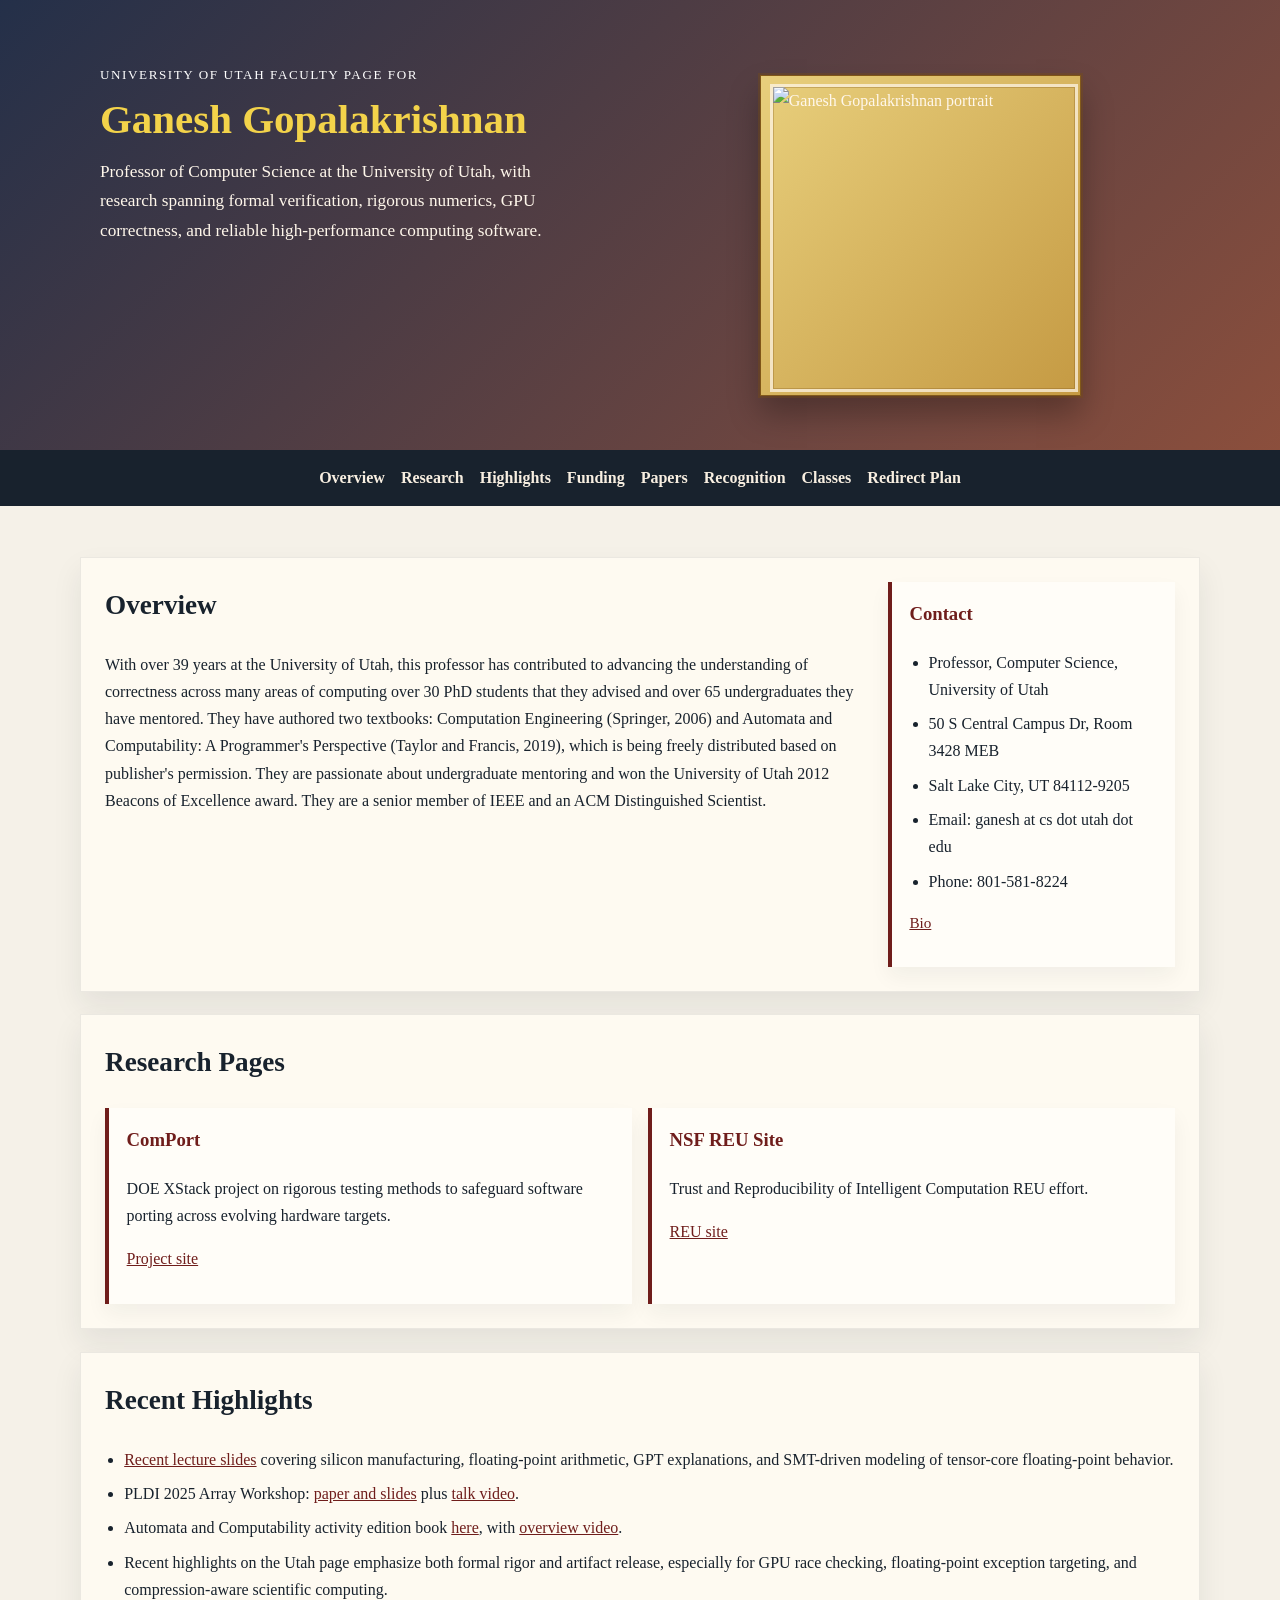
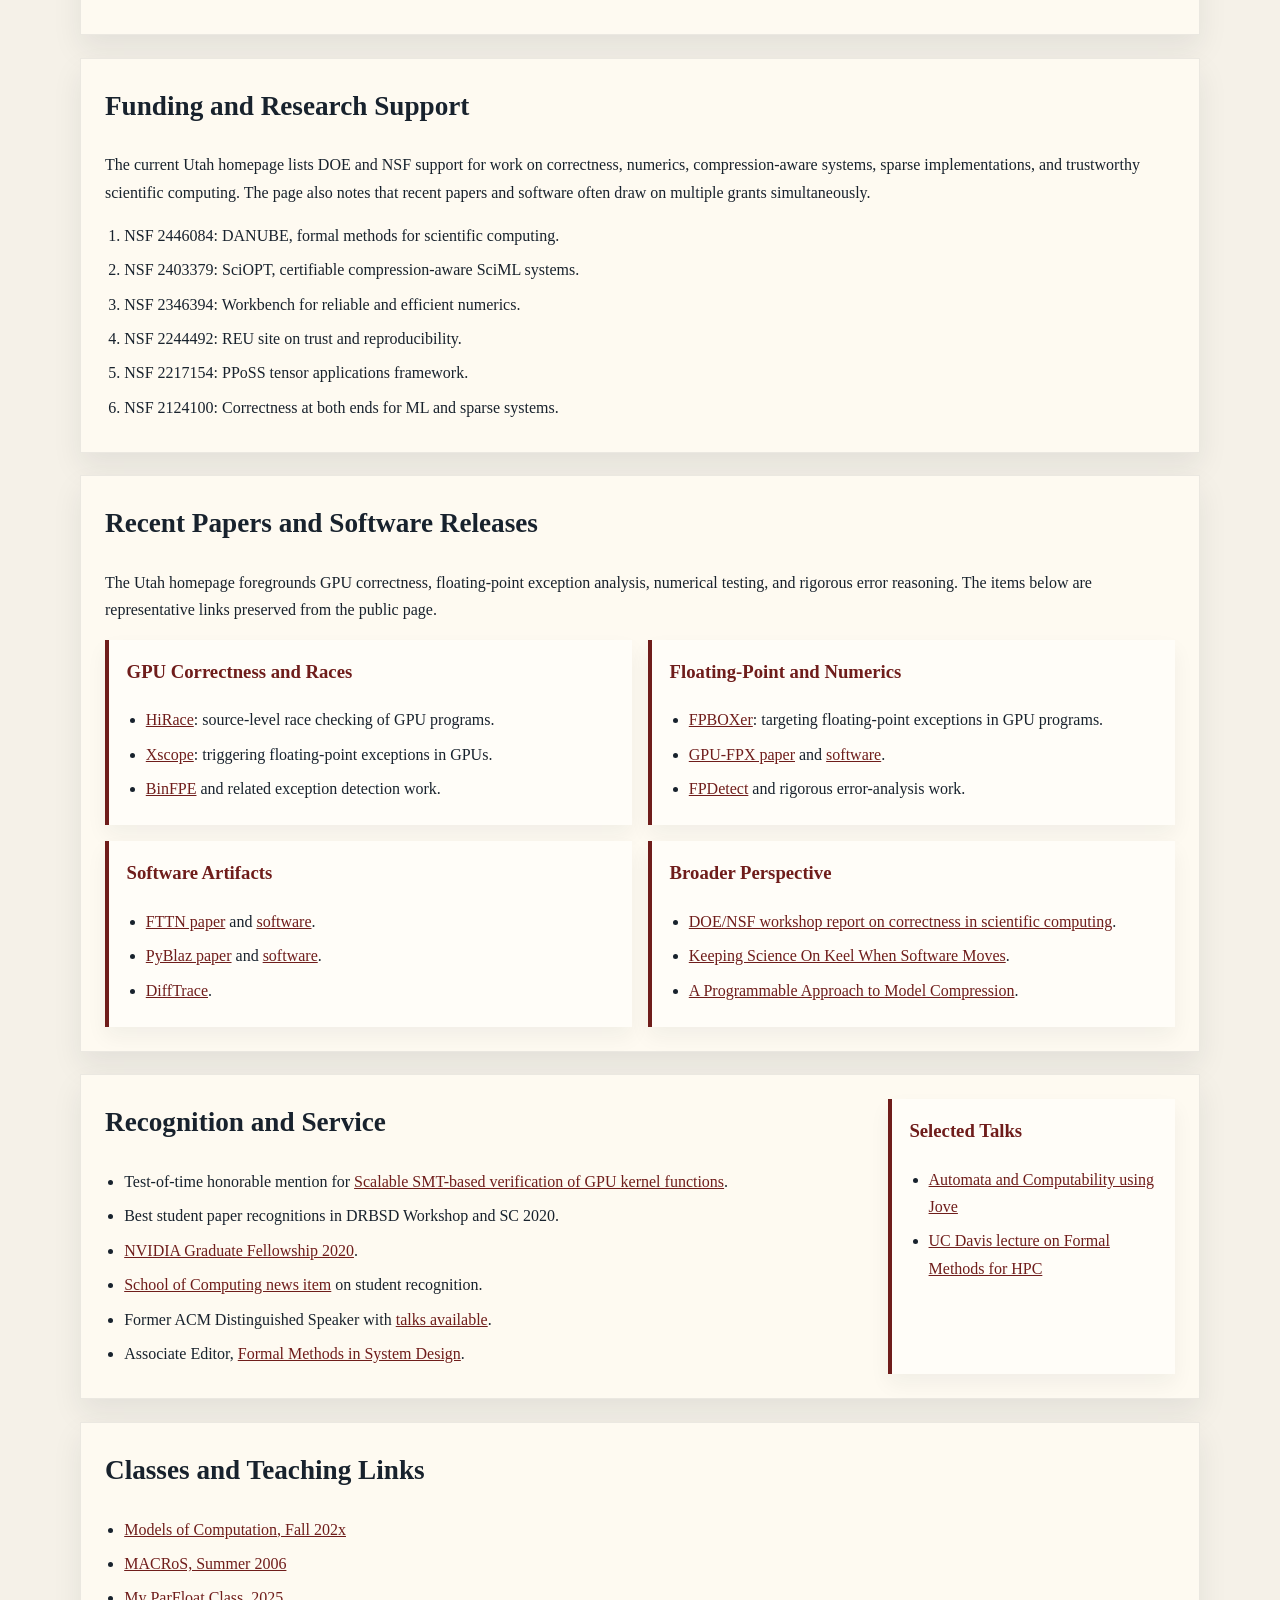
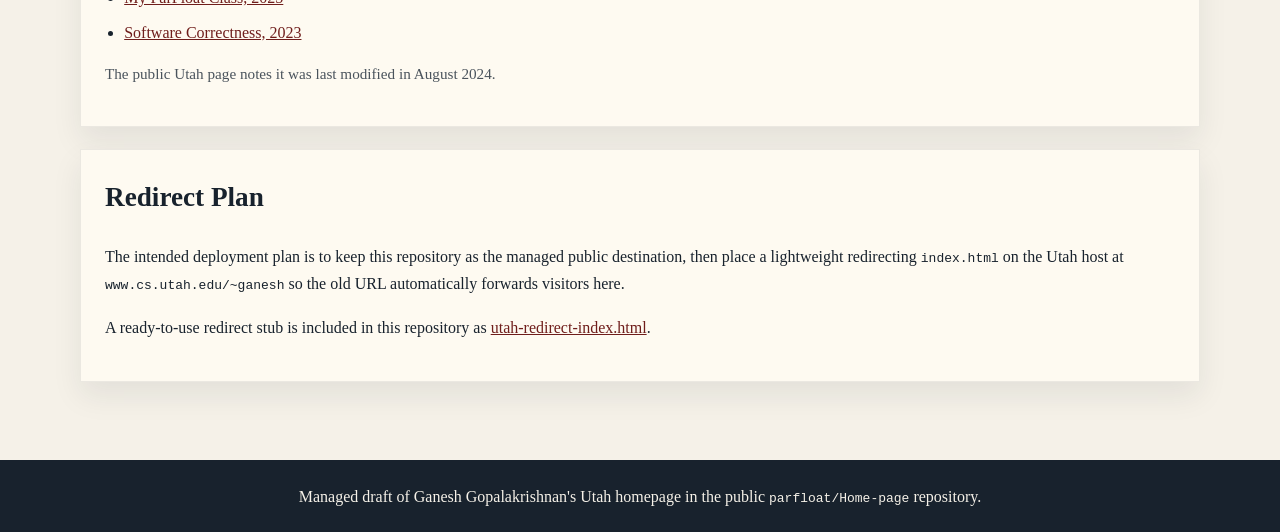
==== commit c2dde442: "Add local bio page and refine contact panel via Codex" ====
--- a/index.html
+++ b/index.html
@@ -61,12 +61,11 @@
           <li>Professor, Computer Science, University of Utah</li>
           <li>50 S Central Campus Dr, Room 3428 MEB</li>
           <li>Salt Lake City, UT 84112-9205</li>
-          <li>Email: firstname at cs dot utah dot edu</li>
+          <li>Email: ganesh at cs dot utah dot edu</li>
           <li>Phone: 801-581-8224</li>
         </ul>
         <p class="timeline-note">
-          Bio reference:
-          <a href="https://www.cs.utah.edu">University of Utah CS</a>
+          <a href="bio-2026.txt">Bio</a>
         </p>
       </div>
     </section>
--- a/style.css
+++ b/style.css
@@ -127,7 +127,7 @@
 
 .split {
     display: grid;
-    grid-template-columns: 1.2fr 0.8fr;
+    grid-template-columns: 1.45fr 0.55fr;
     gap: 1.6rem;
 }
 
